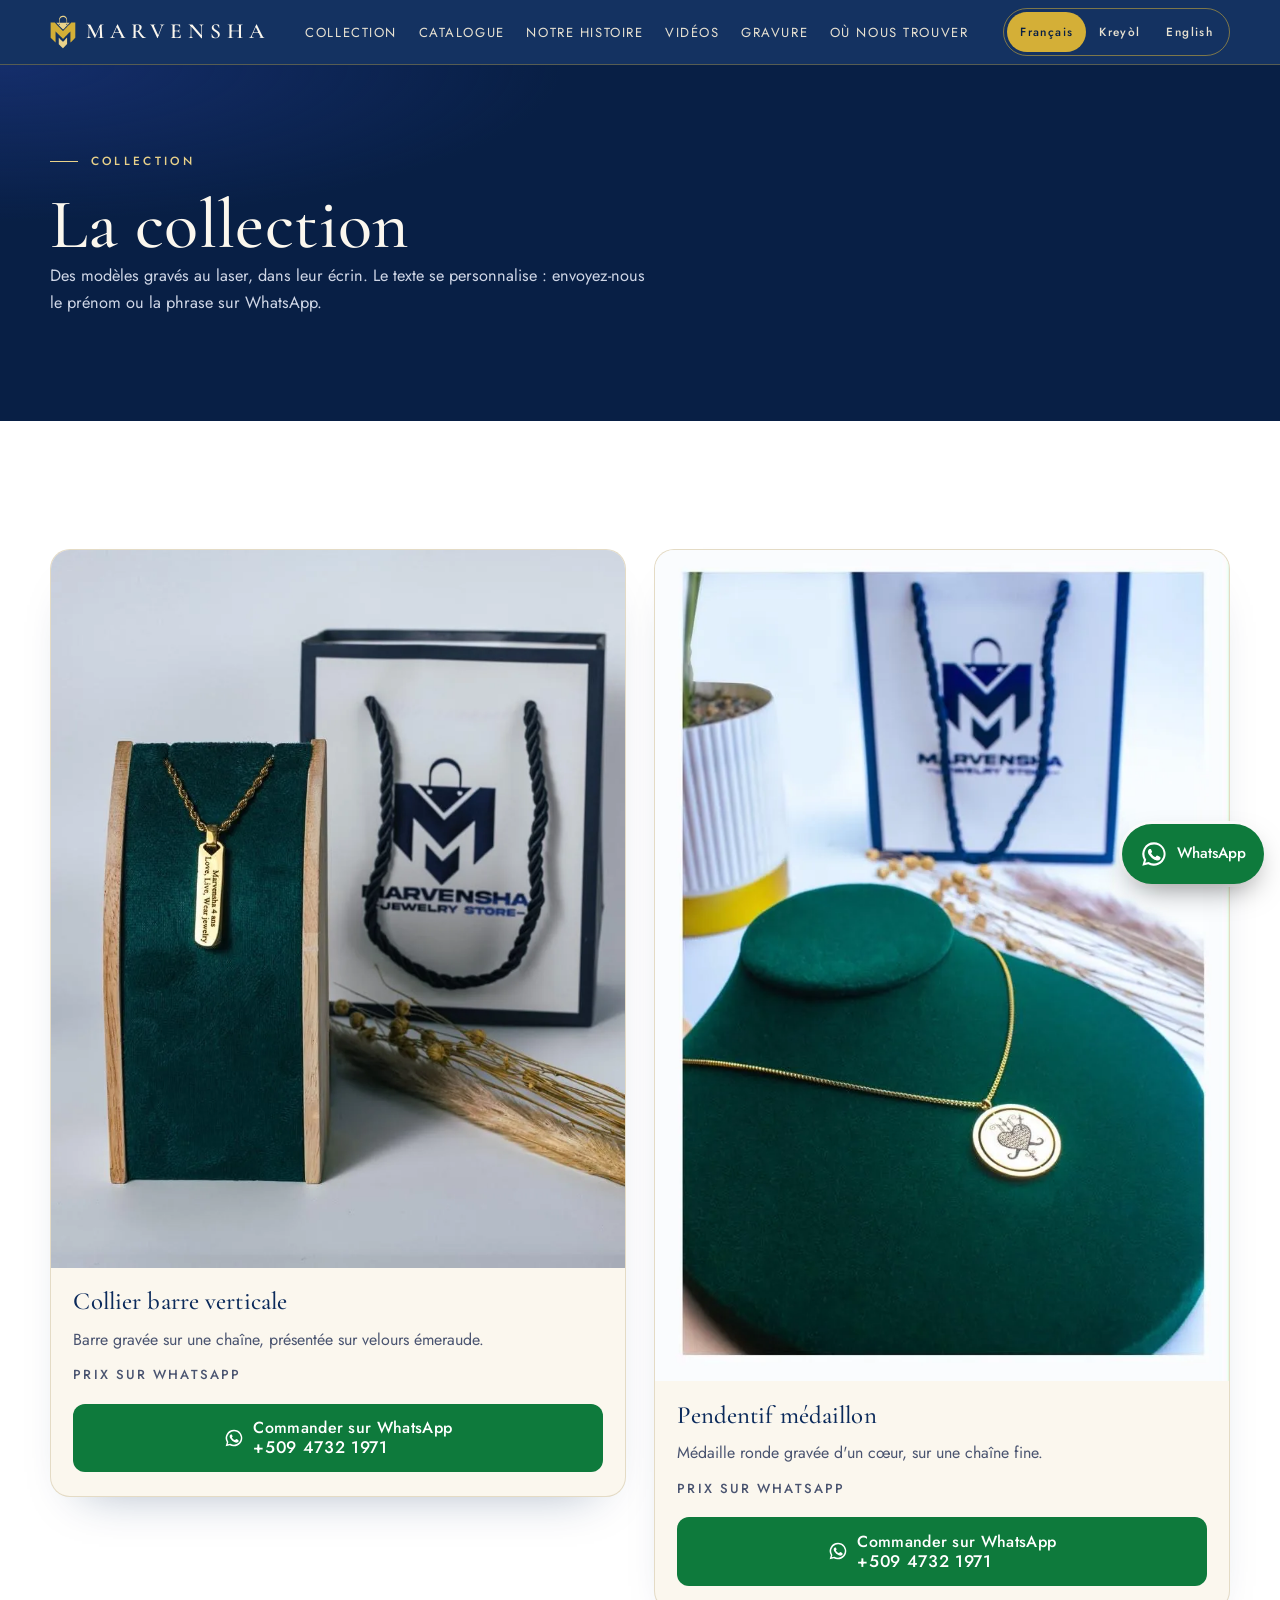
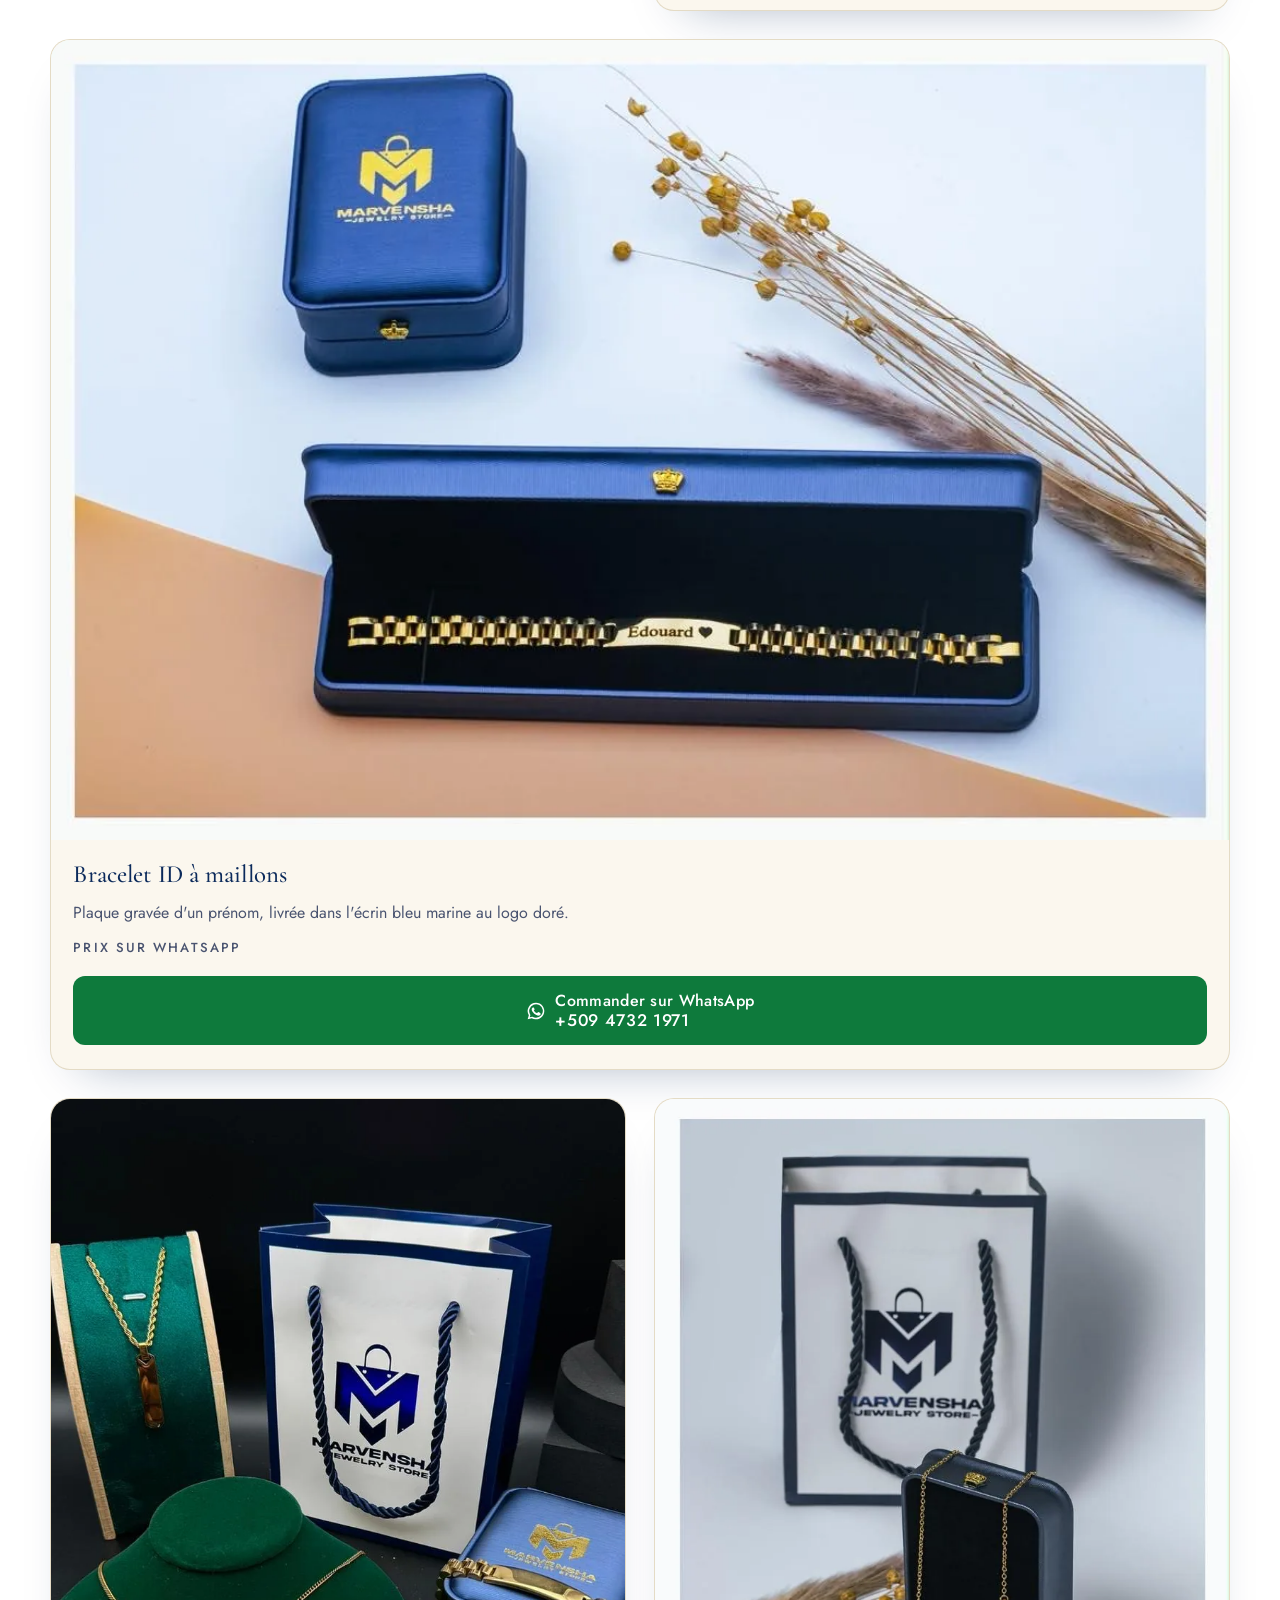
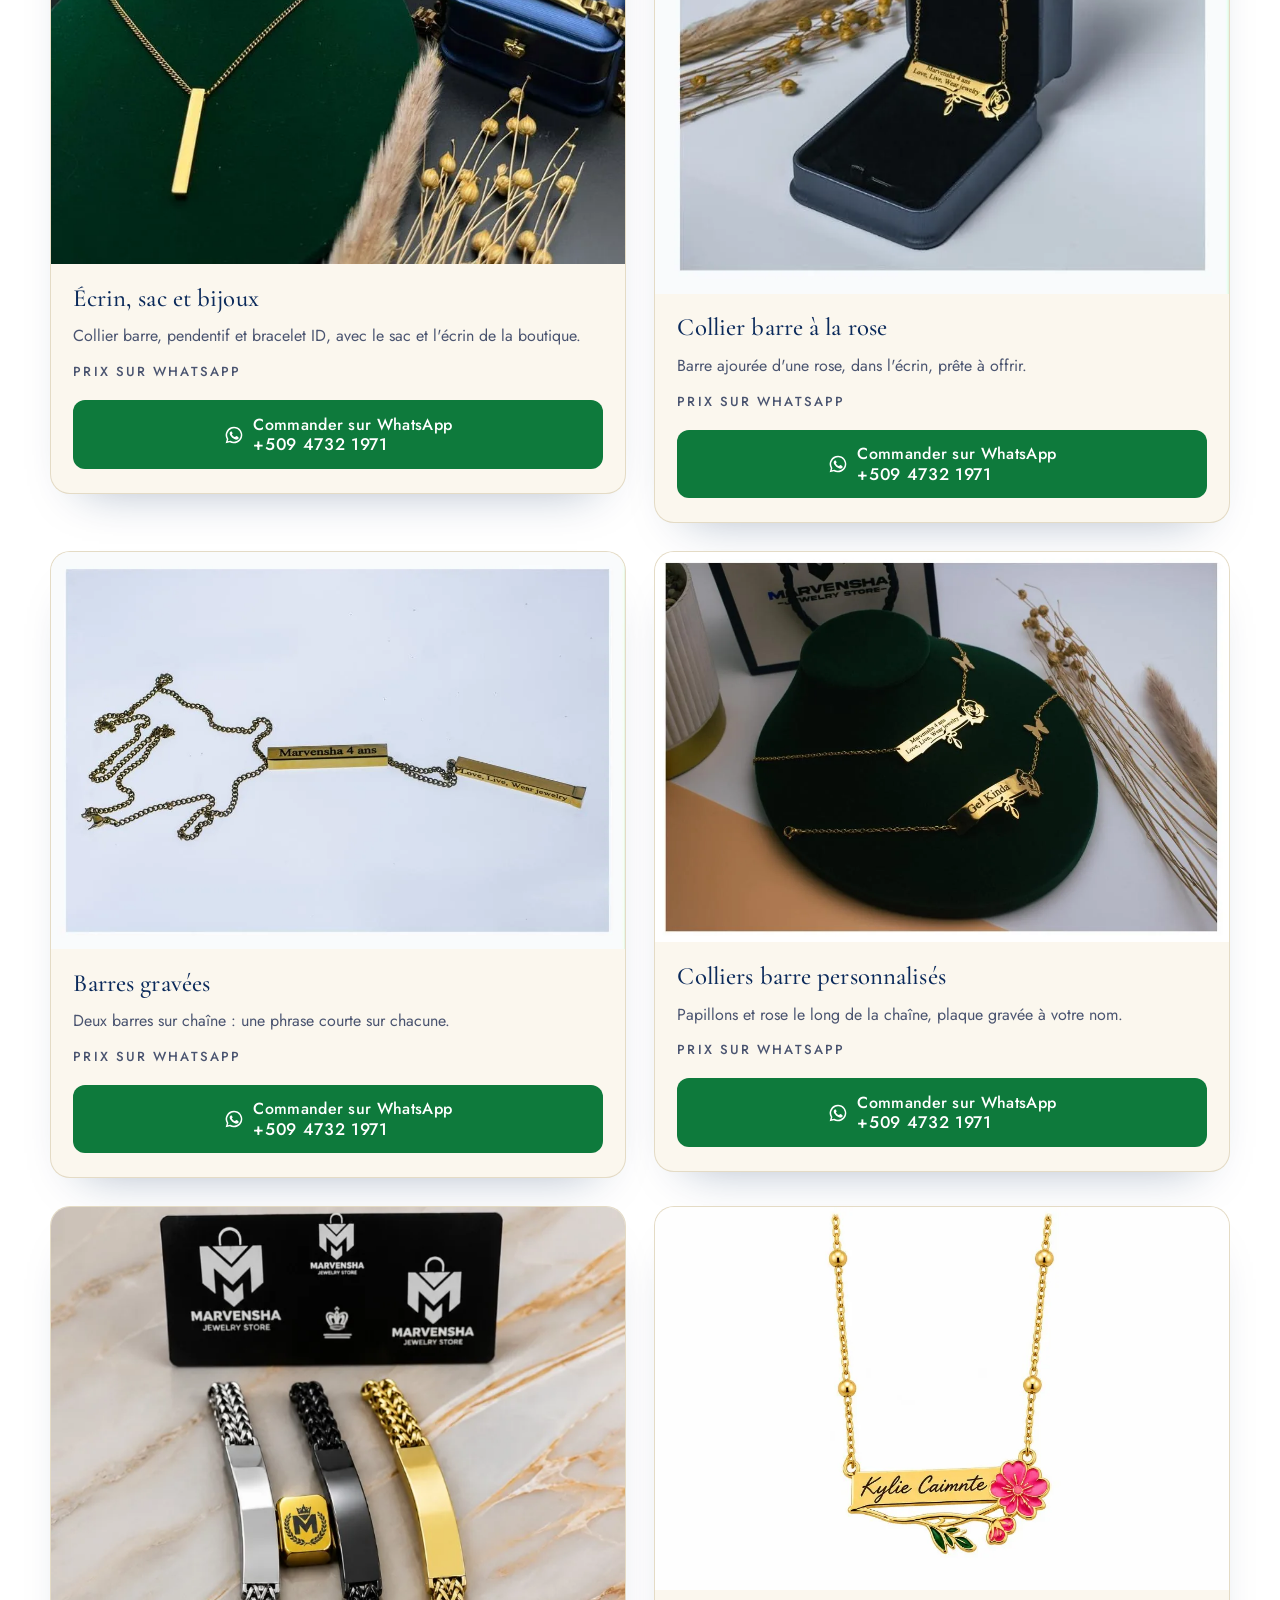
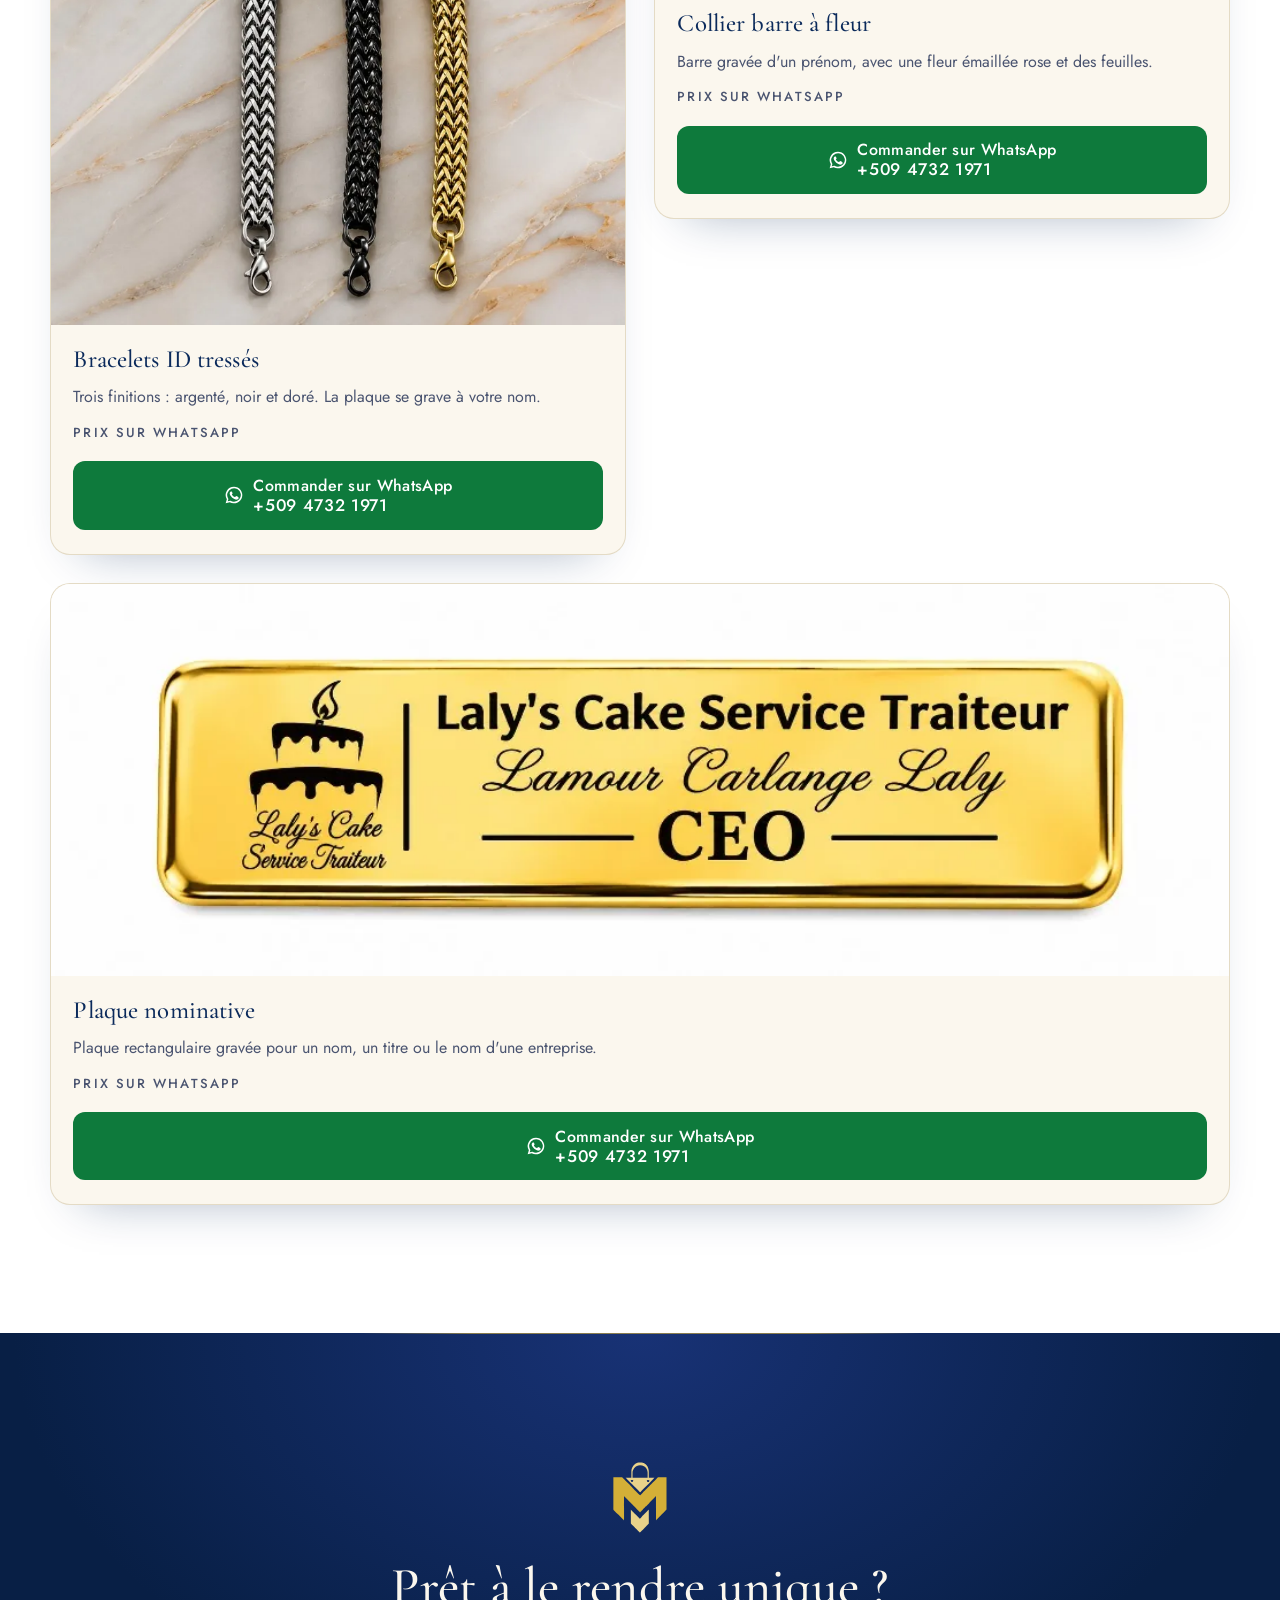
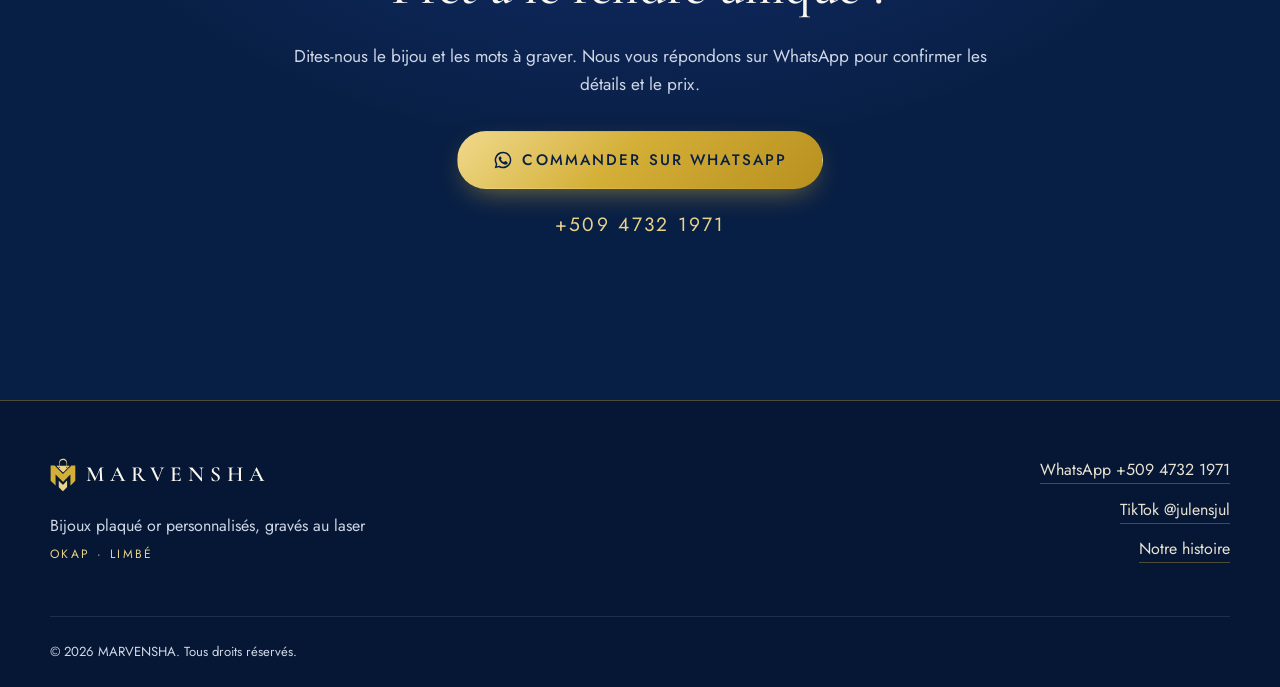
==== collection.html @ dfa764fe "Add collection and our story pages, and remove the draft banner. The photo collection now has its ow" ====
<!DOCTYPE html>
<html lang="fr">
<head>
  <meta charset="utf-8">
  <meta name="viewport" content="width=device-width, initial-scale=1, viewport-fit=cover">
  <title>MARVENSHA — La collection</title>
  <meta name="description" content="La collection MARVENSHA : colliers, bracelets et plaques gravés au laser. Okap et Limbé. Commandez sur WhatsApp.">
  <meta name="robots" content="noindex, nofollow">
  <meta name="theme-color" content="#0B2A5B">
  <meta property="og:type" content="website">
  <meta property="og:site_name" content="MARVENSHA">
  <meta property="og:title" content="MARVENSHA — La collection">
  <meta property="og:description" content="Colliers, bracelets et plaques gravés au laser. Commandez sur WhatsApp.">
  <meta property="og:image" content="media/og.jpg">
  <meta property="og:locale" content="fr_FR">
  <link rel="icon" href="favicon.ico" sizes="any">
  <link rel="icon" type="image/png" sizes="32x32" href="media/brand/favicon-32.png">
  <link rel="apple-touch-icon" sizes="180x180" href="media/brand/apple-touch-icon-180.png">
  <link rel="preconnect" href="https://fonts.googleapis.com">
  <link rel="preconnect" href="https://fonts.gstatic.com" crossorigin>
  <link href="https://fonts.googleapis.com/css2?family=Cormorant+Garamond:ital,wght@0,500;0,600;1,500&family=Jost:wght@300;400;500&display=swap" rel="stylesheet">
  <link rel="stylesheet" href="styles.css">
  <script src="script.js" defer></script>
</head>
<body data-title-key="col_page_title">

<svg width="0" height="0" style="position:absolute" aria-hidden="true" focusable="false">
  <symbol id="wa-icon" viewBox="0 0 24 24">
    <path fill="currentColor" d="M12 2a10 10 0 0 0-8.6 15.1L2 22l5-1.3A10 10 0 1 0 12 2zm0 18.2a8.2 8.2 0 0 1-4.2-1.2l-.3-.2-3 .8.8-2.9-.2-.3A8.2 8.2 0 1 1 12 20.2zm4.5-6.1c-.2-.1-1.5-.7-1.7-.8s-.4-.1-.6.1-.7.8-.8 1-.3.2-.5.1a6.7 6.7 0 0 1-3.3-2.9c-.3-.4.3-.4.7-1.3a.5.5 0 0 0 0-.4l-.8-1.8c-.2-.5-.4-.4-.6-.4h-.5a1 1 0 0 0-.7.3 3 3 0 0 0-.9 2.2 5.2 5.2 0 0 0 1.1 2.7 11.8 11.8 0 0 0 4.5 4c1.7.7 2.3.8 3.2.6a2.7 2.7 0 0 0 1.8-1.3 2.2 2.2 0 0 0 .2-1.3c-.1-.1-.3-.2-.5-.3z"/>
  </symbol>
</svg>

<a class="skip-link" href="#main" data-i18n="skip">Aller au contenu</a>

<header class="site-header">
  <div class="container header-inner">
    <a class="brand" href="index.html">
      <img class="brand-mark" src="media/brand/marvensha_mark_gold.svg" width="26" height="34" alt="">
      <span class="brand-word" data-brand>MARVENSHA</span>
    </a>
    <nav class="main-nav" aria-label="Menu">
      <ul class="nav-list">
        <li><a href="collection.html" data-i18n="nav_collection" aria-current="page">Collection</a></li>
        <li><a href="index.html#catalog" data-i18n="nav_catalog">Catalogue</a></li>
        <li><a href="our-story.html" data-i18n="nav_story">Notre histoire</a></li>
        <li><a href="index.html#videos" data-i18n="nav_videos">Vidéos</a></li>
        <li><a href="index.html#engraving" data-i18n="nav_engraving">Gravure</a></li>
        <li><a href="index.html#locations" data-i18n="nav_locations">Où nous trouver</a></li>
      </ul>
    </nav>
    <div class="lang-switch" role="group" aria-label="Langue · Lang · Language">
      <button type="button" data-lang="fr" lang="fr" aria-pressed="true"><span class="lang-long">Français</span><span class="lang-short" aria-hidden="true">FR</span></button>
      <button type="button" data-lang="ht" lang="ht" aria-pressed="false"><span class="lang-long">Kreyòl</span><span class="lang-short" aria-hidden="true">KR</span></button>
      <button type="button" data-lang="en" lang="en" aria-pressed="false"><span class="lang-long">English</span><span class="lang-short" aria-hidden="true">EN</span></button>
    </div>
  </div>
</header>

<main id="main">
  <section class="page-hero" aria-labelledby="collection-page-title">
    <div class="container">
      <p class="eyebrow" data-i18n="nav_collection">Collection</p>
      <h1 id="collection-page-title" data-i18n="col_page_h1">La collection</h1>
      <p class="section-sub" data-i18n="cat_sub">Des modèles gravés au laser, dans leur écrin. Le texte se personnalise : envoyez-nous le prénom ou la phrase sur WhatsApp.</p>
    </div>
  </section>

  <section class="section catalog" id="catalog" aria-labelledby="collection-page-title">
    <div class="container">
      <ul class="catalog-grid" id="catalog-grid"></ul>
    </div>
  </section>

  <section class="section cta" id="order" aria-labelledby="cta-title">
    <div class="container cta-inner">
      <img class="cta-mark" src="media/brand/marvensha_mark_gold.svg" width="56" height="73" alt="">
      <h2 id="cta-title" data-i18n="cta_title">Prêt à le rendre unique ?</h2>
      <p data-i18n="cta_p">Dites-nous le bijou et les mots à graver. Nous vous répondons sur WhatsApp pour confirmer les détails et le prix.</p>
      <a class="btn btn-gold btn-lg wa-link" id="final-cta" href="https://wa.me/50947321971" target="_blank" rel="noopener">
        <svg class="btn-icon" aria-hidden="true"><use href="#wa-icon"/></svg><span data-i18n="cta_order">Commander sur WhatsApp</span>
      </a>
      <p class="wa-number">+509 4732 1971</p>
    </div>
  </section>
</main>

<footer class="site-footer">
  <div class="container footer-inner">
    <div class="footer-brand">
      <a class="brand" href="index.html"><img class="brand-mark" src="media/brand/marvensha_mark_gold.svg" width="26" height="34" alt=""><span class="brand-word" data-brand>MARVENSHA</span></a>
      <p class="footer-tag" data-i18n="footer_tag">Bijoux plaqué or personnalisés, gravés au laser</p>
      <p class="footer-places">Okap · Limbé</p>
    </div>
    <ul class="footer-links">
      <li><a class="wa-link" href="https://wa.me/50947321971" target="_blank" rel="noopener">WhatsApp +509 4732 1971</a></li>
      <li><a class="tiktok-link" href="https://www.tiktok.com/@julensjul" target="_blank" rel="noopener">TikTok @julensjul</a></li>
      <li><a href="our-story.html" data-i18n="nav_story">Notre histoire</a></li>
    </ul>
  </div>
  <div class="container footer-bottom">
    <p>© <span id="year">2026</span> <span data-brand>MARVENSHA</span>. <span data-i18n="rights">Tous droits réservés.</span></p>
  </div>
</footer>

<a class="wa-float wa-link" id="wa-float" href="https://wa.me/50947321971" target="_blank" rel="noopener" data-i18n-aria="wa_float_aria" aria-label="Commander sur WhatsApp, +509 4732 1971">
  <svg aria-hidden="true"><use href="#wa-icon"/></svg><span class="wa-float-text">WhatsApp</span>
</a>

</body>
</html>
---- styles.css ----
/* MARVENSHA — landing page DRAFT. Mobile-first. */
:root{
  --navy-900:#081F45; --navy-800:#0B2A5B; --navy-700:#1F3A8A;
  --gold:#D4AF37; --gold-soft:#E9D28A; --gold-ink:#7A5A10; /* gold-ink = gold for text on cream (AA) */
  --cream:#FBF7EE; --cream-2:#F4ECDC; --white:#fff;
  --emerald:#0E4D3A; --emerald-2:#0A3A2C;
  --ink:#14213D; --ink-soft:#4A5470;
  --wa:#1FAF5A; --wa-dark:#0E7A3C;
  --serif:"Cormorant Garamond","Cormorant",Garamond,"Times New Roman",serif;
  --sans:"Jost","Helvetica Neue",Arial,sans-serif;
  --radius:14px; --ease:cubic-bezier(.2,.7,.2,1);
  --hair:linear-gradient(90deg,transparent,var(--gold) 20%,var(--gold) 80%,transparent);
}
*,*::before,*::after{box-sizing:border-box}
html{scroll-behavior:smooth;-webkit-text-size-adjust:100%}
@media (prefers-reduced-motion:reduce){html{scroll-behavior:auto}*{transition:none!important;animation:none!important}}
body{margin:0;font-family:var(--sans);font-weight:400;color:var(--ink);background:var(--cream);line-height:1.65;font-size:1rem;
  padding-bottom:calc(88px + env(safe-area-inset-bottom))} /* room for floating WA button on mobile */
@media (min-width:900px){body{padding-bottom:0}}
img,video{display:block;max-width:100%}
h1,h2,h3{font-family:var(--serif);font-weight:500;line-height:1.1;margin:0 0 .5em;letter-spacing:.005em}
h2{font-size:clamp(2rem,6vw,3.25rem)}
h2 em,h1 em{font-style:italic;color:var(--gold-ink)}
p{margin:0 0 1em}
a{color:inherit}
.container{width:min(1180px,100% - 2.5rem);margin-inline:auto}
:focus-visible{outline:3px solid var(--gold);outline-offset:3px;border-radius:6px}
.section :focus-visible,.collection :focus-visible,.catalog :focus-visible,.intro :focus-visible{outline-color:var(--navy-700)}
.engraving :focus-visible,.videos :focus-visible,.cta :focus-visible,.site-footer :focus-visible,.hero :focus-visible,.site-header :focus-visible{outline-color:var(--gold)}

.skip-link{position:absolute;left:1rem;top:-60px;z-index:100;background:var(--gold);color:var(--navy-900);padding:.6rem 1rem;border-radius:8px;font-weight:500;text-decoration:none}
.skip-link:focus{top:1rem}

/* Placeholder tags */
.ph-tag{display:inline-block;font:500 .68rem/1 var(--sans);letter-spacing:.14em;text-transform:uppercase;padding:.42em .7em;border:1px dashed currentColor;border-radius:999px;color:#8A4B00;background:#FFF4DE}
.draft-banner{background:var(--navy-900);color:#E8E2D2;text-align:center;font-size:.78rem;letter-spacing:.04em;padding:.45rem 1rem}
.draft-banner .ph-tag{font-size:.6rem;margin-left:.3rem}

/* Header */
.site-header{position:sticky;top:0;z-index:50;background:rgba(11,42,91,.96);backdrop-filter:blur(10px);color:var(--cream);border-bottom:1px solid rgba(212,175,55,.35)}
.header-inner{display:flex;align-items:center;justify-content:space-between;gap:1rem;min-height:64px}
.brand{display:inline-flex;align-items:center;gap:.6rem;text-decoration:none;color:var(--gold)}
.brand-mark{width:34px;height:34px;color:var(--gold)}
.brand-word{font-family:var(--serif);font-size:1.35rem;letter-spacing:.28em;font-weight:600;color:var(--cream)}
.main-nav{display:none}
.nav-list{display:flex;gap:2rem;list-style:none;margin:0;padding:0}
.nav-list a{text-decoration:none;font-size:.82rem;letter-spacing:.16em;text-transform:uppercase;color:#E8E2D2;position:relative;padding:.3rem 0}
.nav-list a::after{content:"";position:absolute;left:0;right:0;bottom:0;height:1px;background:var(--gold);transform:scaleX(0);transition:transform .35s var(--ease)}
.nav-list a:hover::after,.nav-list a:focus-visible::after{transform:scaleX(1)}
@media (min-width:980px){.main-nav{display:block}}
.lang-switch{display:inline-flex;border:1px solid rgba(212,175,55,.55);border-radius:999px;padding:3px}
.lang-switch button{appearance:none;border:0;background:transparent;color:#E8E2D2;font:500 .74rem/1 var(--sans);letter-spacing:.12em;padding:.55rem .7rem;border-radius:999px;cursor:pointer;min-width:40px;min-height:34px}
.lang-switch button[aria-pressed="true"]{background:var(--gold);color:var(--navy-900)}
.lang-switch button:hover:not([aria-pressed="true"]){color:var(--gold)}

/* Buttons */
.btn{display:inline-flex;align-items:center;justify-content:center;gap:.6rem;text-decoration:none;font:500 .85rem/1.2 var(--sans);letter-spacing:.14em;text-transform:uppercase;padding:1rem 1.6rem;border-radius:999px;border:1px solid transparent;transition:transform .3s var(--ease),box-shadow .3s var(--ease),background .3s;min-height:48px;cursor:pointer}
.btn-icon{width:20px;height:20px;flex:none}
.btn-gold{background:linear-gradient(135deg,#F0D98C,var(--gold) 45%,#B8901F);color:var(--navy-900);box-shadow:0 10px 30px -12px rgba(212,175,55,.7)}
.btn-gold:hover{transform:translateY(-2px);box-shadow:0 16px 36px -14px rgba(212,175,55,.9)}
.btn-ghost{border-color:rgba(233,210,138,.7);color:var(--cream)}
.btn-ghost:hover{background:rgba(233,210,138,.12)}
.btn-lg{padding:1.15rem 2.2rem;font-size:.95rem}
.btn-wa{background:var(--wa-dark);color:#fff;width:100%;text-transform:none;letter-spacing:.02em;font-size:1rem;padding:.85rem 1.2rem;border-radius:12px}
.btn-wa:hover{background:#0B6A33;transform:translateY(-1px)}
.btn-wa .wa-num{display:block;font-weight:500;font-size:1.05rem;letter-spacing:.04em}

/* Eyebrows / heads */
.eyebrow{font:500 .74rem/1.4 var(--sans);letter-spacing:.28em;text-transform:uppercase;color:var(--gold-soft);margin-bottom:1rem;display:flex;align-items:center;gap:.8rem}
.eyebrow::before{content:"";width:28px;height:1px;background:currentColor}
.eyebrow-dark{color:var(--gold-ink)}
.section{padding:clamp(4.5rem,10vw,8rem) 0;position:relative}
.section-head{max-width:640px;margin-bottom:3rem}
.section-sub{color:var(--ink-soft);font-size:1.02rem}
.section-more{margin:1.25rem 0 0}
.section-more a{color:var(--navy-800);font-size:.82rem;letter-spacing:.14em;text-transform:uppercase;text-decoration:none;border-bottom:1px solid var(--gold)}
.section-more a:hover{color:var(--gold-ink)}
.page-hero{background:radial-gradient(80% 80% at 0% 0%,rgba(31,58,138,.55),transparent 55%),var(--navy-900);color:var(--cream);padding:clamp(3.2rem,8vw,5.5rem) 0}
.page-hero h1{font-size:clamp(2.6rem,7vw,4.4rem);color:var(--cream);margin:0}
.page-hero h1 em{color:var(--gold-soft)}
.page-hero .section-sub{color:#CFD6E6;max-width:38rem}
.story{background:var(--cream)}
.story-grid{display:grid;gap:2rem;align-items:center}
.story-photo{margin:0}
.story-photo img{width:100%;height:auto;aspect-ratio:4/5;object-fit:cover;object-position:center 12%;border-radius:20px;box-shadow:0 30px 60px -35px rgba(11,42,91,.55)}
.story-kicker{margin:0 0 .2rem;font-family:var(--serif);font-size:2rem;color:var(--navy-800)}
.story-role{margin:0 0 1.2rem;font-size:.78rem;letter-spacing:.18em;text-transform:uppercase;color:var(--gold-ink);font-weight:500}
.story-copy p{color:var(--ink-soft);font-size:1.08rem}
@media (min-width:900px){.story-grid{grid-template-columns:.8fr 1.2fr;gap:4.5rem;align-items:center}}
.section-head-light h2{color:var(--cream)} .section-head-light .section-sub{color:#CFD6E6}
.section + .section::before{content:"";position:absolute;top:0;left:50%;transform:translateX(-50%);width:min(560px,70%);height:1px;background:var(--hair);opacity:.6}

/* Media placeholders */
.media-placeholder{display:flex;flex-direction:column;align-items:center;justify-content:center;gap:.8rem;text-align:center;color:var(--ink-soft);
  background:repeating-linear-gradient(135deg,rgba(212,175,55,.07) 0 12px,transparent 12px 24px),linear-gradient(160deg,var(--cream-2),#EADFC7);border:1px dashed rgba(122,90,16,.45)}
.ph-label{font-family:var(--serif);font-size:1.25rem;color:var(--ink)}

/* Hero */
.hero{position:relative;min-height:min(92svh,860px);display:flex;align-items:flex-end;color:var(--cream);overflow:hidden;background:var(--navy-900)}
.hero-media,.hero-img,.hero-placeholder,.hero-shade{position:absolute;inset:0;width:100%;height:100%}
.hero-placeholder{background:linear-gradient(160deg,var(--navy-700),var(--navy-900));border:0;color:#CFD6E6}
.hero-placeholder .ph-label{color:#E8E2D2}

.hero-shade{background:linear-gradient(180deg,rgba(8,31,69,.45) 0%,rgba(8,31,69,.25) 30%,rgba(8,31,69,.85) 68%,var(--navy-900) 100%),radial-gradient(120% 80% at 80% 10%,transparent,rgba(8,31,69,.5))}
.hero-content{position:relative;padding:8rem 0 3.5rem}
.hero h1{font-size:clamp(3rem,13vw,6.5rem);font-weight:500;margin-bottom:1.2rem;text-shadow:0 2px 30px rgba(0,0,0,.35)}
.hero h1 em{color:var(--gold-soft)}
.hero-lede{max-width:34rem;font-size:1.08rem;font-weight:300;color:#EDE8DB}
.hero-actions{display:flex;flex-wrap:wrap;gap:.8rem;margin-top:2rem}
.hero-places{margin-top:2rem;font-size:.78rem;letter-spacing:.3em;text-transform:uppercase;color:var(--gold-soft)}
@media (min-width:900px){
  .hero{align-items:center}
  .hero-content{padding:7rem 0 6rem}
  .hero-shade{background:linear-gradient(90deg,var(--navy-900) 0%,rgba(8,31,69,.88) 38%,rgba(8,31,69,.25) 70%,rgba(8,31,69,.1) 100%)}
  
}

/* Intro */
.intro{background:var(--cream)}
.intro-grid{display:grid;gap:2rem}
.intro-copy{font-size:1.08rem;color:var(--ink-soft)}
.engrave-sample{font-family:var(--serif);font-style:italic;color:var(--ink);font-size:1.15em}
.features{list-style:none;padding:0;margin:2rem 0 0;display:grid;gap:.8rem}
.features li{display:flex;align-items:center;gap:.8rem;color:var(--ink);font-weight:500;letter-spacing:.06em;padding:.9rem 1.1rem;border:1px solid rgba(122,90,16,.25);border-radius:var(--radius);background:linear-gradient(180deg,#fff,var(--cream))}
.feat-icon{color:var(--gold-ink)}
@media (min-width:900px){.intro-grid{grid-template-columns:1fr 1.1fr;gap:5rem;align-items:start}.features{grid-template-columns:repeat(3,1fr)}}

/* Product videos */
.videos{background:radial-gradient(90% 60% at 20% 0%,rgba(31,58,138,.55),transparent 60%),linear-gradient(180deg,var(--navy-800),var(--navy-900));color:var(--cream)}
.video-grid{list-style:none;margin:0;padding:0;display:grid;gap:1.5rem;align-items:start}
@media (min-width:640px){.video-grid{grid-template-columns:repeat(2,1fr)}}
@media (min-width:1000px){.video-grid{grid-template-columns:repeat(3,1fr);gap:2rem}}
.video-card{background:linear-gradient(180deg,rgba(255,255,255,.06),rgba(255,255,255,.02));border:1px solid rgba(212,175,55,.3);border-radius:20px;padding:.75rem;transition:border-color .3s,transform .4s var(--ease)}
.video-card:hover{border-color:rgba(212,175,55,.7);transform:translateY(-3px)}
.video-frame{position:relative;aspect-ratio:9/16;border-radius:14px;overflow:hidden;background:var(--navy-900)}
.video-frame video{width:100%;height:100%;object-fit:cover;cursor:pointer}
.video-card.is-empty .video-frame{border-radius:14px}
.video-play{position:absolute;left:50%;top:50%;transform:translate(-50%,-50%);width:76px;height:76px;border-radius:50%;border:1px solid rgba(233,210,138,.85);background:rgba(8,31,69,.55);backdrop-filter:blur(6px);color:var(--gold-soft);display:grid;place-items:center;cursor:pointer;transition:transform .3s var(--ease),background .3s,opacity .3s}
.video-play svg{width:30px;height:30px;margin-left:4px}
.video-play:hover{transform:translate(-50%,-50%) scale(1.06);background:rgba(8,31,69,.75)}
.video-card.is-playing .video-play{opacity:0}
.video-card.is-playing .video-play:focus-visible{opacity:1}
.video-meta{display:flex;flex-direction:column;align-items:flex-start;gap:.5rem;padding:1rem .4rem .4rem}
.video-meta h3{font-size:1.35rem;margin:0;color:var(--cream)}
.video-wa{margin:.6rem .2rem .3rem;padding:1rem;border-radius:14px;background:var(--cream);color:var(--ink);border:1px solid var(--gold);animation:waIn .45s var(--ease)}
.video-wa-lead{font-family:var(--serif);font-size:1.2rem;margin:0 0 .6rem;color:var(--navy-800)}
@keyframes waIn{from{opacity:0;transform:translateY(8px)}to{opacity:1;transform:none}}

/* Products (catalog mount) */
.collection{background:linear-gradient(180deg,var(--cream),#F6EFE0)}
.product-grid{list-style:none;margin:0;padding:0;display:grid;gap:1.5rem}
@media (min-width:640px){.product-grid{grid-template-columns:repeat(2,1fr)}}
@media (min-width:1000px){.product-grid{grid-template-columns:repeat(3,1fr);gap:2rem}}
.product-card{background:#fff;border-radius:20px;overflow:hidden;border:1px solid rgba(122,90,16,.18);box-shadow:0 20px 40px -30px rgba(11,42,91,.35);transition:transform .4s var(--ease),box-shadow .4s}
.product-card:hover{transform:translateY(-4px);box-shadow:0 30px 50px -30px rgba(11,42,91,.5)}
.card-media{aspect-ratio:4/5;border:0;border-bottom:1px solid rgba(122,90,16,.2)}
.card-body{padding:1.4rem 1.5rem 1.6rem}
.card-body h3{font-size:1.5rem;color:var(--navy-800)}
.card-body p{color:var(--ink-soft);margin-bottom:.8rem}
.price{font-size:.8rem;letter-spacing:.14em;text-transform:uppercase;color:var(--gold-ink)!important;font-weight:500;padding-top:.8rem;border-top:1px solid rgba(122,90,16,.2);margin:0!important}

/* Engraving */
.engraving{background:radial-gradient(80% 60% at 90% 10%,rgba(14,77,58,.55),transparent 60%),linear-gradient(170deg,var(--emerald-2),#072B21);color:var(--cream)}
.steps{list-style:none;margin:0;padding:0;display:grid;gap:1.25rem;counter-reset:s}
.step{padding:1.8rem;border:1px solid rgba(212,175,55,.35);border-radius:var(--radius);background:rgba(255,255,255,.04)}
.step-num{font-family:var(--serif);font-size:2.6rem;color:var(--gold);line-height:1;display:block;margin-bottom:1rem}
.step h3{font-size:1.5rem;color:var(--cream)}
.step p{color:#D6E3DC;margin:0}
@media (min-width:900px){.steps{grid-template-columns:repeat(3,1fr);gap:2rem}}
.engrave-plate{margin:3.5rem auto 0;max-width:520px;padding:1.4rem 2rem;border-radius:10px;text-align:center;background:linear-gradient(135deg,#F4E2A1,#D4AF37 35%,#B48A1E 60%,#E9D28A);box-shadow:inset 0 1px 0 rgba(255,255,255,.6),0 20px 40px -20px rgba(0,0,0,.6)}
.plate-text{font-family:var(--serif);font-style:italic;font-size:clamp(1.3rem,4.5vw,2rem);color:#3B2A05;letter-spacing:.04em;text-shadow:0 1px 0 rgba(255,255,255,.4)}

/* Gifting */
.gifting{background:var(--white)}
.gifting-grid{display:grid;gap:2.5rem;align-items:center}
.gift-media{position:relative;margin:0;aspect-ratio:4/5;border-radius:20px;overflow:hidden;box-shadow:0 30px 60px -35px rgba(11,42,91,.6)}
.gift-media img{position:absolute;inset:0;width:100%;height:100%;object-fit:cover;z-index:1}
.gift-media::after{content:"";position:absolute;inset:12px;border:1px solid rgba(233,210,138,.7);border-radius:12px;z-index:2;pointer-events:none}
.gift-placeholder{position:absolute;inset:0}
.gift-media.is-missing img{display:none}
.gifting-copy p{color:var(--ink-soft);font-size:1.06rem}
.pack-list{list-style:none;padding:0;margin:1.8rem 0 0;display:grid;gap:.9rem}
.pack-list li{display:flex;align-items:center;gap:.9rem;font-weight:500}
.swatch{width:26px;height:26px;border-radius:50%;flex:none;box-shadow:0 0 0 1px rgba(122,90,16,.5),0 0 0 4px #fff,0 0 0 5px rgba(122,90,16,.25)}
.swatch-navy{background:var(--navy-800)} .swatch-white{background:#fff} .swatch-emerald{background:var(--emerald)}
@media (min-width:900px){.gifting-grid{grid-template-columns:1fr 1fr;gap:5rem}}

/* Locations */
.locations{background:var(--cream)}
.loc-grid{list-style:none;margin:0;padding:0;display:grid;gap:1rem}
.loc-card{display:flex;align-items:center;gap:1rem;padding:1.5rem 1.6rem;border-radius:var(--radius);background:#fff;border:1px solid rgba(122,90,16,.25);position:relative;overflow:hidden}
.loc-card::before{content:"";position:absolute;left:0;top:0;bottom:0;width:3px;background:linear-gradient(var(--gold),#B8901F)}
.loc-card h3{margin:0;font-size:1.7rem;color:var(--navy-800)}
.loc-pin{color:var(--gold-ink);font-size:.9rem}
.loc-note{margin-top:1.5rem;color:var(--ink-soft);display:flex;flex-wrap:wrap;gap:.6rem;align-items:center}
@media (min-width:760px){.loc-grid{grid-template-columns:repeat(3,1fr)}}

/* Social */
.social{background:linear-gradient(180deg,#F6EFE0,var(--cream))}
.social-grid{display:grid;gap:1rem}
@media (min-width:640px){.social-grid{grid-template-columns:1fr 1fr}}
.social-card{display:flex;align-items:center;gap:1rem;flex-wrap:wrap;padding:1.6rem 1.8rem;border-radius:var(--radius);text-decoration:none;background:var(--navy-800);color:var(--cream);border:1px solid rgba(212,175,55,.4);transition:transform .3s var(--ease),background .3s}
.social-card:hover{transform:translateY(-3px);background:var(--navy-700)}
.social-card.is-placeholder{background:#fff;color:var(--ink);border:1px dashed rgba(122,90,16,.55);cursor:default}
.social-card.is-placeholder:hover{transform:none;background:#fff}
.social-icon{width:30px;height:30px;color:var(--gold)}
.social-card.is-placeholder .social-icon{color:var(--gold-ink)}
.social-name{font-family:var(--serif);font-size:1.6rem}
.social-handle{margin-left:auto;color:var(--gold-soft);letter-spacing:.06em}
.social-card .ph-tag{margin-left:auto}

/* CTA */
.cta{background:radial-gradient(70% 90% at 50% 0%,rgba(31,58,138,.7),transparent 70%),var(--navy-900);color:var(--cream);text-align:center}
.cta-inner{max-width:720px}
.cta-mark{width:64px;height:64px;color:var(--gold);margin:0 auto 1.5rem}
.cta h2{color:var(--cream)}
.cta p{color:#CFD6E6;font-size:1.08rem;margin-bottom:2rem}
.wa-number{margin-top:1.2rem!important;font-size:1.2rem!important;letter-spacing:.12em;color:var(--gold-soft)!important}

/* Footer */
.site-footer{background:#061735;color:#CFD6E6;padding:3.5rem 0 1.5rem;border-top:1px solid rgba(212,175,55,.35)}
.footer-inner{display:grid;gap:2rem}
.footer-tag{margin:.8rem 0 .3rem}
.footer-places{letter-spacing:.2em;text-transform:uppercase;font-size:.75rem;color:var(--gold-soft)}
.footer-links{list-style:none;margin:0;padding:0;display:grid;gap:.8rem}
.footer-links a{text-decoration:none;color:#E8E2D2;border-bottom:1px solid rgba(212,175,55,.35);padding-bottom:2px}
.footer-links a:hover{color:var(--gold-soft);border-color:var(--gold)}
.footer-bottom{margin-top:2.5rem;padding-top:1.5rem;border-top:1px solid rgba(255,255,255,.1);font-size:.82rem;display:flex;flex-wrap:wrap;justify-content:space-between;gap:.5rem}
.footer-bottom p{margin:0}
.muted{color:#A9B3C9}
@media (min-width:760px){.footer-inner{grid-template-columns:1.2fr 1fr;align-items:start}.footer-links{justify-items:end}}

/* Floating WhatsApp */
.wa-float{position:fixed;z-index:60;right:calc(16px + env(safe-area-inset-right));bottom:calc(16px + env(safe-area-inset-bottom));display:inline-flex;align-items:center;gap:.55rem;height:60px;min-width:60px;padding:0 18px;border-radius:999px;background:var(--wa-dark);color:#fff;text-decoration:none;font:500 .95rem/1 var(--sans);box-shadow:0 12px 30px -10px rgba(0,0,0,.5),0 0 0 3px rgba(255,255,255,.9);transition:transform .3s var(--ease)}
.wa-float svg{width:28px;height:28px}
.wa-float:hover{transform:translateY(-2px) scale(1.03)}
.wa-float-text{display:none}
@media (max-width:899px){.wa-float{padding:0;justify-content:center;width:60px}}
@media (min-width:900px){.wa-float-text{display:inline}}

/* Framing around the CoS WhatsApp catalog widget (#products) — page-side only, widget files untouched */
#products{position:relative;background:linear-gradient(180deg,var(--cream),#F6EFE0)}
#products::before,#products::after{content:"";position:absolute;left:50%;transform:translateX(-50%);width:min(560px,70%);height:1px;background:var(--hair);opacity:.6}
#products::before{top:0} #products::after{bottom:0}
#products .mvp-grid{max-width:1180px}
@media (min-width:1000px){#products .mvp-grid{grid-template-columns:repeat(3,1fr);gap:2rem}}

/* Small phones: keep header on one line */
html,body{overflow-x:clip}
@media (max-width:420px){
  .brand-mark{width:28px;height:28px}
  .brand-word{font-size:1.08rem;letter-spacing:.18em}
  .lang-switch button{min-width:34px;padding:.5rem .45rem;font-size:.7rem}
}
/* Mobile: product videos as a swipeable scroll-snap carousel (desktop keeps the grid) */
@media (max-width:639px){
  .video-grid{grid-auto-flow:column;grid-auto-columns:78%;overflow-x:auto;scroll-snap-type:x mandatory;gap:1rem;
    margin-inline:-1.25rem;padding:0 1.25rem 1rem;scrollbar-width:thin;scrollbar-color:var(--gold) transparent;-webkit-overflow-scrolling:touch}
  .video-card{scroll-snap-align:center}
  .video-card:hover{transform:none}
}
/* AA contrast for the widget's gold text on cream (page-side override; widget files untouched) */
#products .mvp-eyebrow,#products .mvp-price-ask{color:var(--gold-ink)}


/* ===== v3 additions ===== */
.sr{position:absolute;width:1px;height:1px;overflow:hidden;clip:rect(0 0 0 0);white-space:nowrap}
/* Header language toggle: native labels; short codes only on very small screens */
.lang-switch button{min-height:40px;padding:.55rem .8rem}
.lang-short{display:none}
@media (max-width:560px){.lang-long{display:none}.lang-short{display:inline}}
/* Hero: single piece on the right (desktop), full-bleed with strong scrim (mobile) */
.hero-img{object-fit:cover;object-position:center 60%;display:block}
.hero-media picture{display:contents}
.hero-shade{background:linear-gradient(180deg,rgba(8,31,69,.55) 0%,rgba(8,31,69,.35) 28%,rgba(8,31,69,.88) 62%,var(--navy-900) 100%)}
@media (min-width:900px){
  .hero-img{left:auto;right:0;width:48%;object-position:center 58%}
  .hero-shade{background:linear-gradient(90deg,var(--navy-900) 0%,var(--navy-900) 44%,rgba(8,31,69,.55) 58%,rgba(8,31,69,.05) 80%)}
}
.hero-actions{align-items:center;gap:1.5rem}
.link-quiet{color:var(--cream);text-decoration:none;font-size:.85rem;letter-spacing:.14em;text-transform:uppercase;border-bottom:1px solid rgba(233,210,138,.6);padding:.6rem 0}
.link-quiet:hover{color:var(--gold-soft)}
.hero-phone{margin-top:1.5rem;font-size:.95rem;color:#E8E2D2}
.hero-phone a{color:var(--gold-soft);text-decoration:none;border-bottom:1px solid rgba(233,210,138,.5)}
.hero-toggle{position:absolute;z-index:3;right:1rem;bottom:1rem;display:inline-flex;align-items:center;gap:.5rem;min-height:44px;padding:0 1rem;border-radius:999px;border:1px solid rgba(233,210,138,.8);background:rgba(8,31,69,.7);color:var(--cream);font:500 .8rem/1 var(--sans);letter-spacing:.1em;text-transform:uppercase;cursor:pointer}
.hero-toggle svg{width:16px;height:16px}
.hero-toggle .i-play,.hero-toggle.is-paused .i-pause{display:none}
.hero-toggle.is-paused .i-play{display:inline}
/* Proof strip */
.proof{background:var(--navy-900);border-top:1px solid rgba(212,175,55,.35);border-bottom:1px solid rgba(212,175,55,.35)}
.proof-list{list-style:none;margin:0 auto;padding:1.5rem 0;display:grid;gap:1rem}
.proof-list li{display:flex;flex-direction:column;gap:.2rem;padding-left:1rem;border-left:1px solid var(--gold)}
.proof-k{font-family:var(--serif);font-size:1.35rem;color:var(--gold-soft)}
.proof-v{font-size:.9rem;color:#CFD6E6}
@media (min-width:760px){.proof-list{grid-template-columns:repeat(3,1fr);padding:2rem 0}}
/* Showcase cards */
.showcase-grid{list-style:none;margin:0;padding:0;display:grid;gap:2rem}
@media (min-width:700px){.showcase-grid{grid-template-columns:repeat(2,1fr)}}
@media (min-width:1050px){.showcase-grid{grid-template-columns:repeat(3,1fr)}}
.sc-card{display:flex;flex-direction:column;background:#fff;border-radius:20px;overflow:hidden;border:1px solid rgba(122,90,16,.2);box-shadow:0 24px 48px -32px rgba(11,42,91,.45);transition:box-shadow .3s var(--ease),transform .3s var(--ease)}
.sc-card:hover{transform:translateY(-3px);box-shadow:0 30px 56px -30px rgba(11,42,91,.55)}
.sc-gallery{position:relative;background:var(--navy-900)}
.sc-track{display:flex;overflow-x:auto;scroll-snap-type:x mandatory;scrollbar-width:none;aspect-ratio:4/5}
.sc-track::-webkit-scrollbar{display:none}
.sc-slide{flex:0 0 100%;margin:0;scroll-snap-align:start;position:relative}
.sc-img{width:100%;height:100%;object-fit:cover;display:block}
.sc-dots{position:absolute;left:0;right:0;bottom:.75rem;display:flex;justify-content:center;gap:.5rem}
.sc-dot{appearance:none;border:1px solid rgba(233,210,138,.85);background:rgba(8,31,69,.72);color:var(--cream);font:500 .72rem/1 var(--sans);letter-spacing:.1em;text-transform:uppercase;padding:0 .9rem;min-height:36px;border-radius:999px;cursor:pointer}
.sc-dot[aria-pressed="true"]{background:var(--gold);color:var(--navy-900);border-color:var(--gold)}
.sc-body{display:flex;flex-direction:column;gap:.75rem;padding:1.5rem;flex:1}
.sc-title{display:flex;flex-wrap:wrap;align-items:center;gap:.5rem .75rem}
.sc-title h3{margin:0;font-size:1.6rem;color:var(--navy-800)}
.sc-desc{margin:0;color:var(--ink-soft)}
.sc-specs{list-style:none;margin:0;padding:.75rem 0;border-top:1px solid rgba(122,90,16,.2);border-bottom:1px solid rgba(122,90,16,.2);display:grid;gap:.4rem;font-size:.92rem;color:var(--ink)}
.sc-specs li{display:flex;align-items:center;gap:.6rem}
.spec-dot{width:6px;height:6px;border-radius:50%;background:var(--gold-ink);flex:none}
.spec-tbd{color:var(--ink-soft)}
.sc-price{margin:0;font-size:.82rem;letter-spacing:.16em;text-transform:uppercase;color:var(--gold-ink);font-weight:500}
.sc-body .btn-wa{margin-top:auto}
/* Catalog — photos keep their own frame so an engraving is not cropped away. */
.catalog{background:#fff}
.catalog-grid{list-style:none;margin:0;padding:0;display:grid;gap:1.5rem;align-items:start}
@media (min-width:760px){.catalog-grid{grid-template-columns:1fr 1fr;gap:1.75rem}}
.cat-card{display:flex;flex-direction:column;background:var(--cream);border-radius:20px;overflow:hidden;border:1px solid rgba(122,90,16,.18);box-shadow:0 24px 48px -32px rgba(11,42,91,.4)}
@media (min-width:760px){.cat-card.is-wide{grid-column:1 / -1}}
.cat-media{margin:0;background:#EFE8DA}
.cat-media picture{display:block}
.cat-media img{width:100%;height:auto;display:block}
.cat-body{display:flex;flex-direction:column;gap:.7rem;padding:1.3rem 1.4rem 1.5rem}
.cat-body h3{margin:0;font-size:1.55rem;color:var(--navy-800)}
.cat-body p{margin:0;color:var(--ink-soft)}
.cat-body .btn-wa{margin-top:.4rem}
@media (min-width:980px){.nav-list{gap:.85rem}.nav-list a{letter-spacing:.08em;font-size:.74rem}}
@media (min-width:1180px){.nav-list{gap:1.35rem}.nav-list a{letter-spacing:.12em;font-size:.82rem}}
/* Video play/pause icon swap */
.video-play .i-pause{display:none}
.video-card.is-playing .video-play .i-play{display:none}
.video-card.is-playing .video-play .i-pause{display:inline}
/* Gifting: main + inset */
.gift-media{position:relative;margin:0;aspect-ratio:4/5;border-radius:20px;overflow:visible;box-shadow:none}
.gift-media::after{display:none}
.gift-main{width:100%;height:100%;object-fit:cover;border-radius:20px;box-shadow:0 30px 60px -35px rgba(11,42,91,.6)}
.gift-inset{position:absolute;right:-8px;bottom:-24px;width:42%;height:auto;aspect-ratio:576/856;object-fit:cover;border-radius:14px;border:4px solid #fff;box-shadow:0 20px 40px -20px rgba(11,42,91,.6)}
@media (min-width:900px){.gift-inset{right:-40px}}
.gifting{padding-bottom:clamp(5.5rem,12vw,9rem)}
/* Locations */
.loc-card{align-items:flex-start}
.loc-card p{margin:.3rem 0 0;color:var(--ink-soft)}
.loc-alt{font-size:.6em;color:var(--ink-soft);font-family:var(--sans);letter-spacing:.04em}
@media (min-width:760px){.loc-grid{grid-template-columns:repeat(2,1fr)}}
.eng-note{margin-top:2rem;color:#D6E3DC;display:flex;flex-wrap:wrap;gap:.6rem;align-items:center;font-size:.95rem}
/* Floating WhatsApp: hidden while hero/final CTA is visible */
.wa-float{transition:opacity .25s,transform .25s}
.wa-float.is-hidden{opacity:0;transform:translateY(16px);pointer-events:none}
@media (max-width:899px){.cta{padding-bottom:calc(5rem + 72px)}}
/* Products widget spacing next to showcase */
#products .mvp-head{margin-bottom:40px}
.hero-toggle[hidden]{display:none}
.gift-media > picture:first-child{position:absolute;inset:0;display:block}
.gift-media > picture:first-child .gift-main{position:absolute;inset:0;width:100%;height:100%}
.gift-media > picture:last-child{display:block}
.gift-inset{z-index:2}
.gift-media img.gift-inset{position:absolute;inset:auto -8px -24px auto;width:42%;height:auto;z-index:2}
@media (min-width:900px){.gift-media img.gift-inset{right:-40px}}
.gift-media img.gift-main{z-index:1}
/* Mobile: native language labels on their own row */
@media (max-width:560px){
  .header-inner{flex-wrap:wrap;row-gap:.4rem;padding:.5rem 0}
  .lang-switch{width:100%;justify-content:space-between}
  .lang-switch button{flex:1;min-width:0}
  .lang-long{display:inline}.lang-short{display:none}
}
/* Mobile hero: the piece on top, copy below on navy (one clear subject, text never over the busy part) */
@media (max-width:899px){
  .hero{display:block;min-height:0}
  .hero-media{position:relative;height:min(58vh,460px)}
  .hero-media .hero-img{position:absolute;inset:0;width:100%;height:100%;object-position:center 78%}
  .hero-shade{background:linear-gradient(180deg,rgba(8,31,69,.15) 0%,rgba(8,31,69,0) 45%,rgba(8,31,69,.7) 85%,var(--navy-900) 100%)}
  .hero-content{padding:1.5rem 0 3rem;margin-top:-3rem}
  .hero h1{font-size:clamp(2.6rem,11vw,3.4rem)}
  .hero-toggle{top:calc(min(58vh,460px) - 60px);bottom:auto}
}

/* ===== v4: Higgsfield supporting motion ===== */
/* Generic loop + pause control */
.loop{position:relative;width:100%;height:100%}
.loop video{display:block;width:100%;height:100%;object-fit:cover}
.loop-toggle{position:absolute;right:.6rem;top:.6rem;z-index:2;width:44px;height:44px;border-radius:50%;border:1px solid rgba(233,210,138,.85);background:rgba(8,31,69,.7);color:var(--cream);display:grid;place-items:center;cursor:pointer}
.loop-toggle svg{width:18px;height:18px}
.loop-toggle .i-play,.loop.is-paused .loop-toggle .i-pause{display:none}
.loop.is-paused .loop-toggle .i-play{display:inline}
/* Hero with background clip: clip full-bleed behind, founder photo as framed card in front */
.hero-bg{position:absolute;inset:0;z-index:0;display:none}
.hero.has-clip .hero-bg{display:block}
.hero-bg video,.hero-bg img{width:100%;height:100%;object-fit:cover;display:block}
.hero-bg::after{content:"";position:absolute;inset:0;background:linear-gradient(90deg,var(--navy-900) 0%,rgba(8,31,69,.92) 30%,rgba(8,31,69,.55) 62%,rgba(8,31,69,.45) 100%)}
.hero.has-clip .hero-media{z-index:1}
.hero.has-clip .hero-content{z-index:2}
.hero-toggle{z-index:4}
@media (min-width:900px){
  .hero.has-clip{min-height:min(88vh,820px)}
  .hero.has-clip .hero-media{position:absolute;inset:auto;right:max(4vw,calc((100vw - 1180px)/2));top:50%;transform:translateY(-50%);width:min(30vw,400px);aspect-ratio:4/5;height:auto;border-radius:18px;overflow:hidden;box-shadow:0 40px 80px -30px rgba(0,0,0,.75);outline:1px solid rgba(233,210,138,.6);outline-offset:8px}
  .hero.has-clip .hero-media .hero-img{position:absolute;inset:0;width:100%;height:100%;object-position:center 72%}
  .hero.has-clip .hero-shade{display:none}
  .hero.has-clip .hero-content{max-width:1180px}
  .hero.has-clip .hero-content > *{max-width:560px}
}
@media (max-width:899px){
  .hero-bg::after{background:linear-gradient(180deg,rgba(8,31,69,.55) 0%,rgba(8,31,69,.7) 40%,var(--navy-900) 75%)}
  .hero.has-clip .hero-media{position:relative;z-index:1;width:72%;max-width:340px;height:auto;aspect-ratio:4/5;margin:1.5rem auto 0;border-radius:16px;overflow:hidden;outline:1px solid rgba(233,210,138,.6);outline-offset:6px;box-shadow:0 30px 60px -25px rgba(0,0,0,.8)}
  .hero.has-clip .hero-media .hero-img{object-position:center 72%}
  .hero.has-clip .hero-shade{display:none}
  .hero.has-clip .hero-content{margin-top:0;padding-top:2rem}
  .hero.has-clip .hero-toggle{top:1rem;right:1rem;bottom:auto}
}
/* Featured medallion turntable */
.feature{display:grid;gap:1.5rem;margin-bottom:2.5rem;background:#fff;border:1px solid rgba(122,90,16,.25);border-radius:22px;overflow:hidden;box-shadow:0 30px 60px -40px rgba(11,42,91,.5)}
.feature[hidden]{display:none}
.feature-media{aspect-ratio:1/1;background:var(--navy-900)}
.feature-media.is-tall{aspect-ratio:9/16;max-height:78vh}
.feature-copy{display:flex;flex-direction:column;gap:.75rem;padding:0 1.5rem 1.75rem}
.feature-copy .eyebrow{margin-bottom:.25rem}
.feature-copy h3{margin:0;font-size:clamp(1.7rem,3vw,2.3rem);color:var(--navy-800)}
.feature-note{margin:0}
@media (min-width:700px){.feature{grid-template-columns:1.05fr 1fr;align-items:center;gap:0}.feature-copy{padding:2.5rem 3rem}}
/* Card 3rd slide */
.sc-slide-loop .loop{position:absolute;inset:0}
.sc-dot{padding:0 .7rem}
/* Engraving row: plate + tile */
.engrave-row{display:grid;gap:1.5rem;align-items:center;margin-top:3rem}
.engrave-row .engrave-plate{margin:0 auto}
.engrave-row .motion-slot{aspect-ratio:1/1;width:min(100%,360px);margin:0 auto;border-radius:16px;overflow:hidden;border:1px solid rgba(212,175,55,.45)}
.engrave-row .motion-slot:not(.has-loop){display:none}
@media (min-width:900px){.engrave-row{grid-template-columns:1.2fr 1fr}}
/* Packaging inset as loop */
.gift-media .gift-inset.motion-slot{position:absolute;right:-8px;bottom:-24px;width:44%;aspect-ratio:1/1;border-radius:14px;overflow:hidden;border:4px solid #fff;box-shadow:0 20px 40px -20px rgba(11,42,91,.6);z-index:2}
.gift-media .gift-inset.motion-slot:not(.has-loop){aspect-ratio:576/856}
.gift-media .gift-inset.motion-slot img{position:static;width:100%;height:100%;object-fit:cover}
@media (min-width:900px){.gift-media .gift-inset.motion-slot{right:-40px}}
.gift-media .gift-inset .loop-toggle{width:40px;height:40px}
@media (min-width:900px){.hero.has-clip .hero-content > h1{max-width:660px}.hero.has-clip h1{font-size:clamp(3rem,6.4vw,5.6rem)}}
@media (max-width:899px){.hero.has-clip .hero-toggle{top:auto;bottom:1rem;right:1rem}}
/* Official mark as <img> */
.brand-mark{width:auto;height:34px;display:block}
.cta-mark{display:block;width:auto;height:73px}
@media (max-width:560px){.brand-mark{height:28px}}
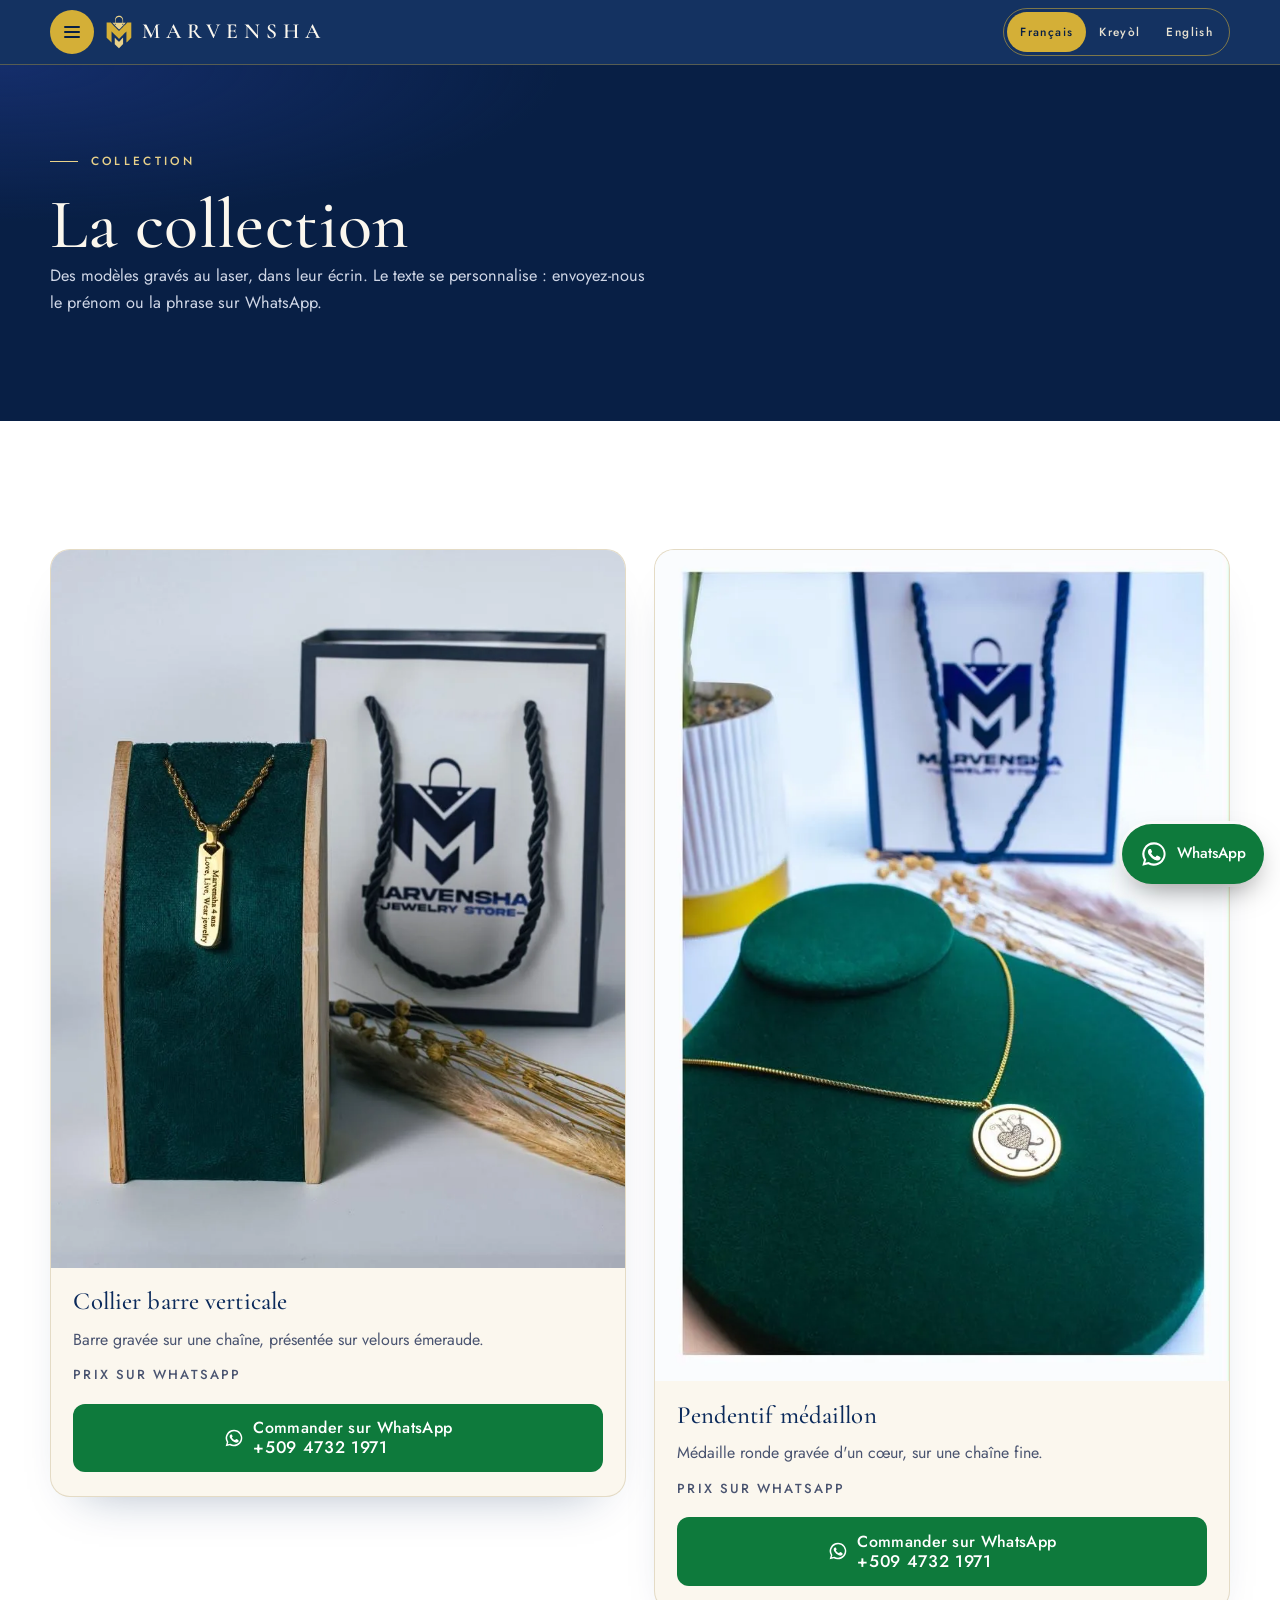
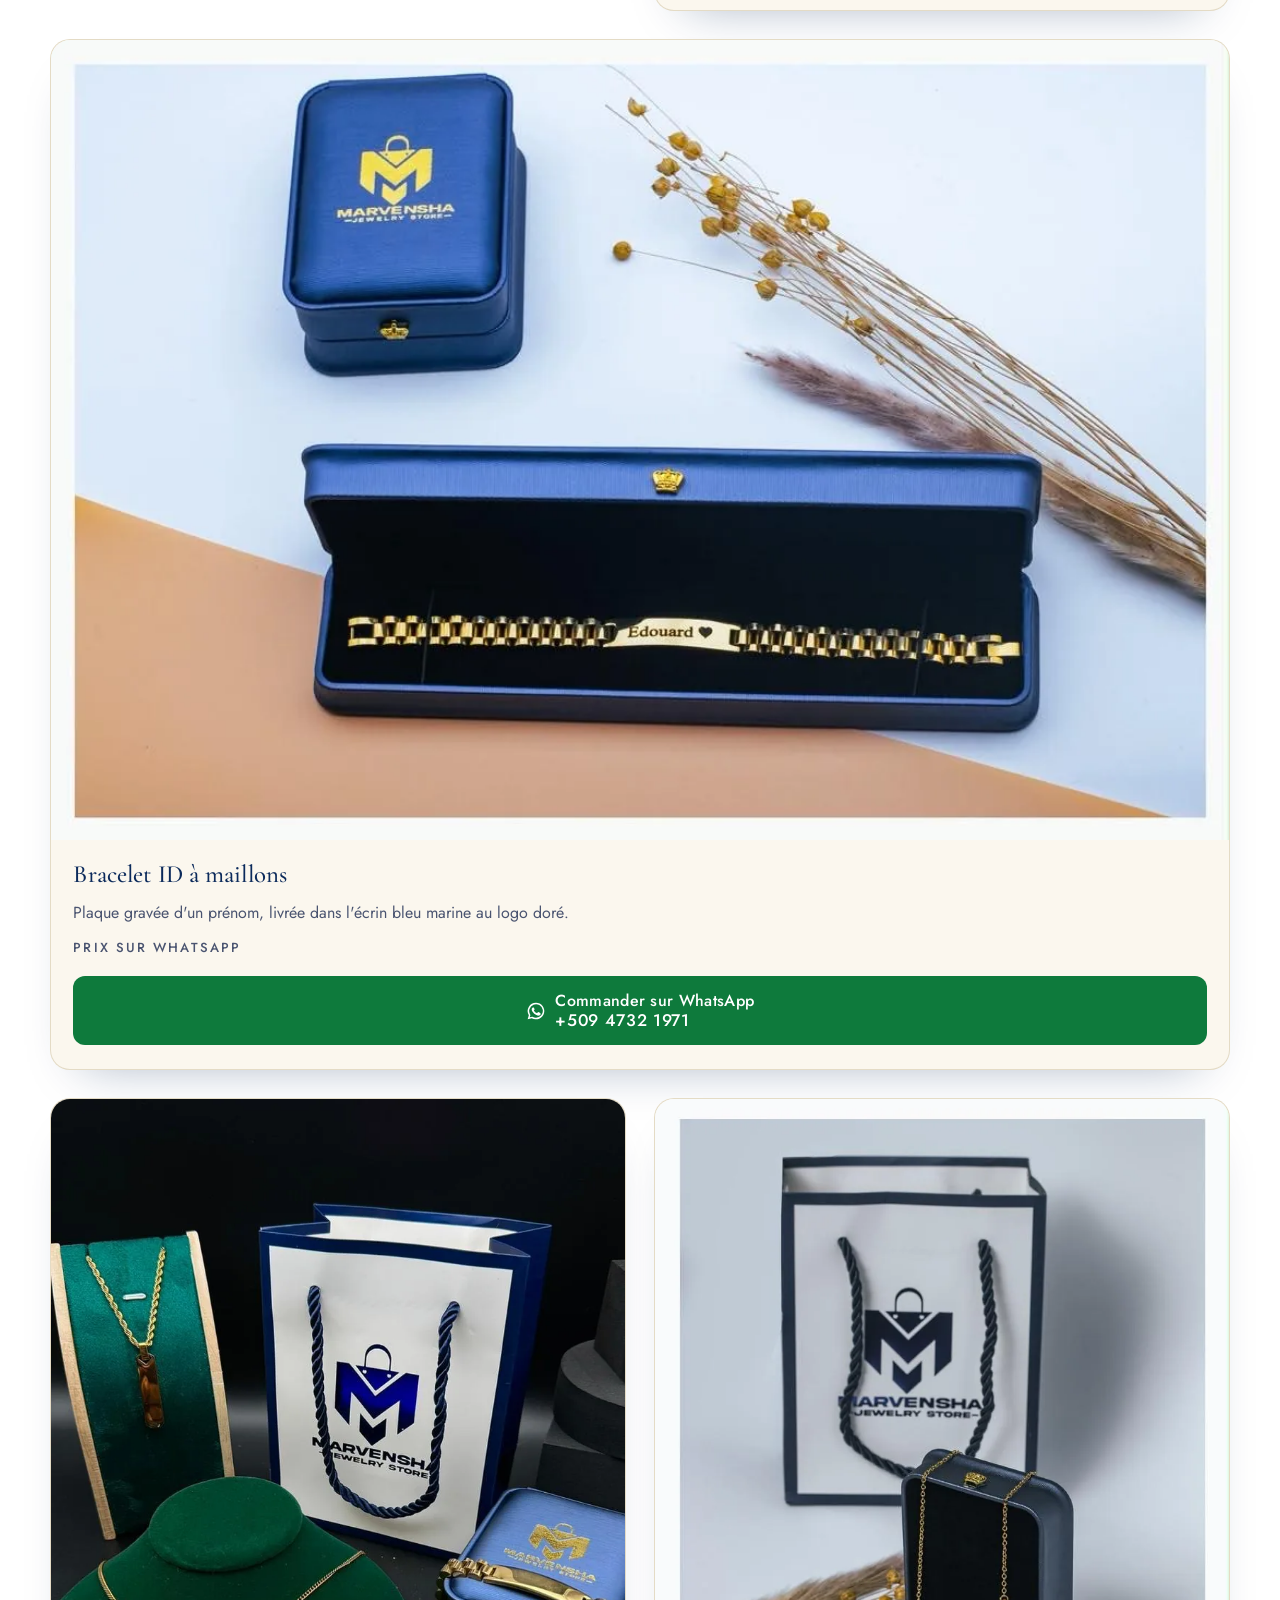
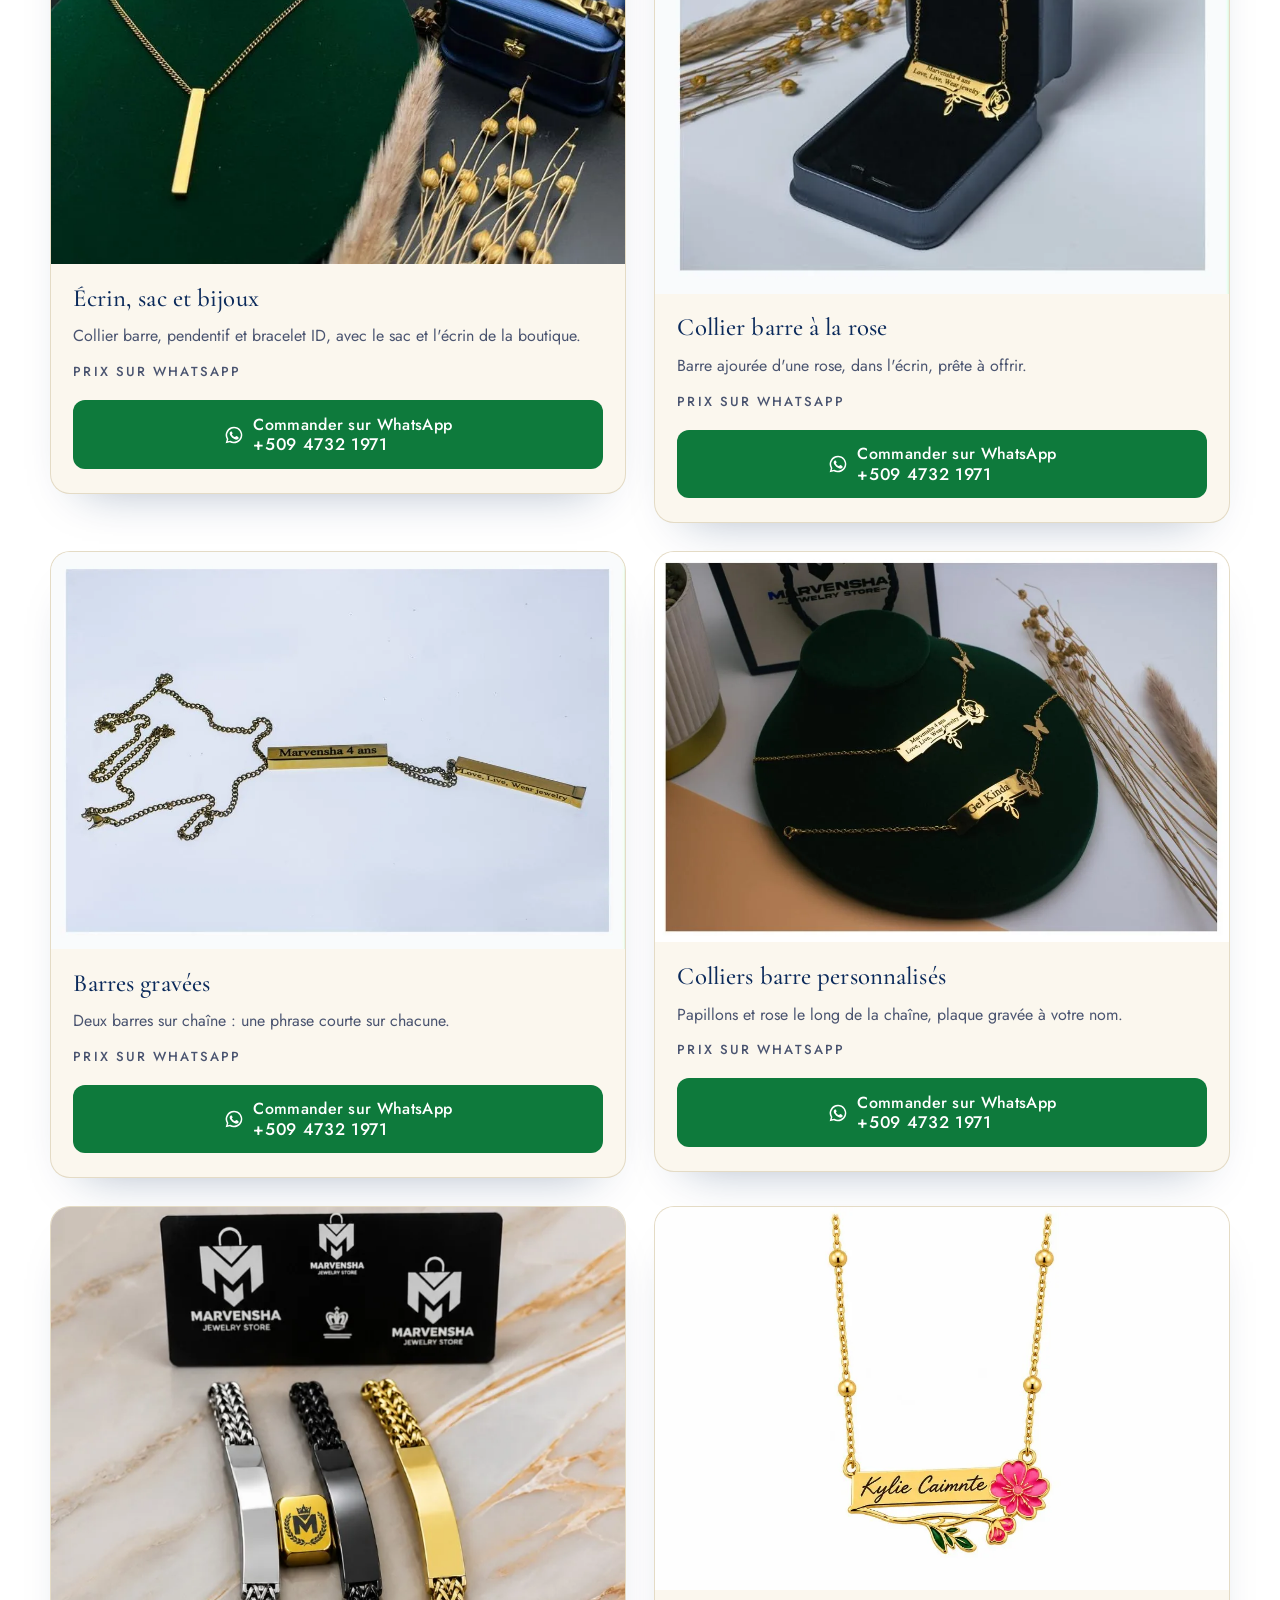
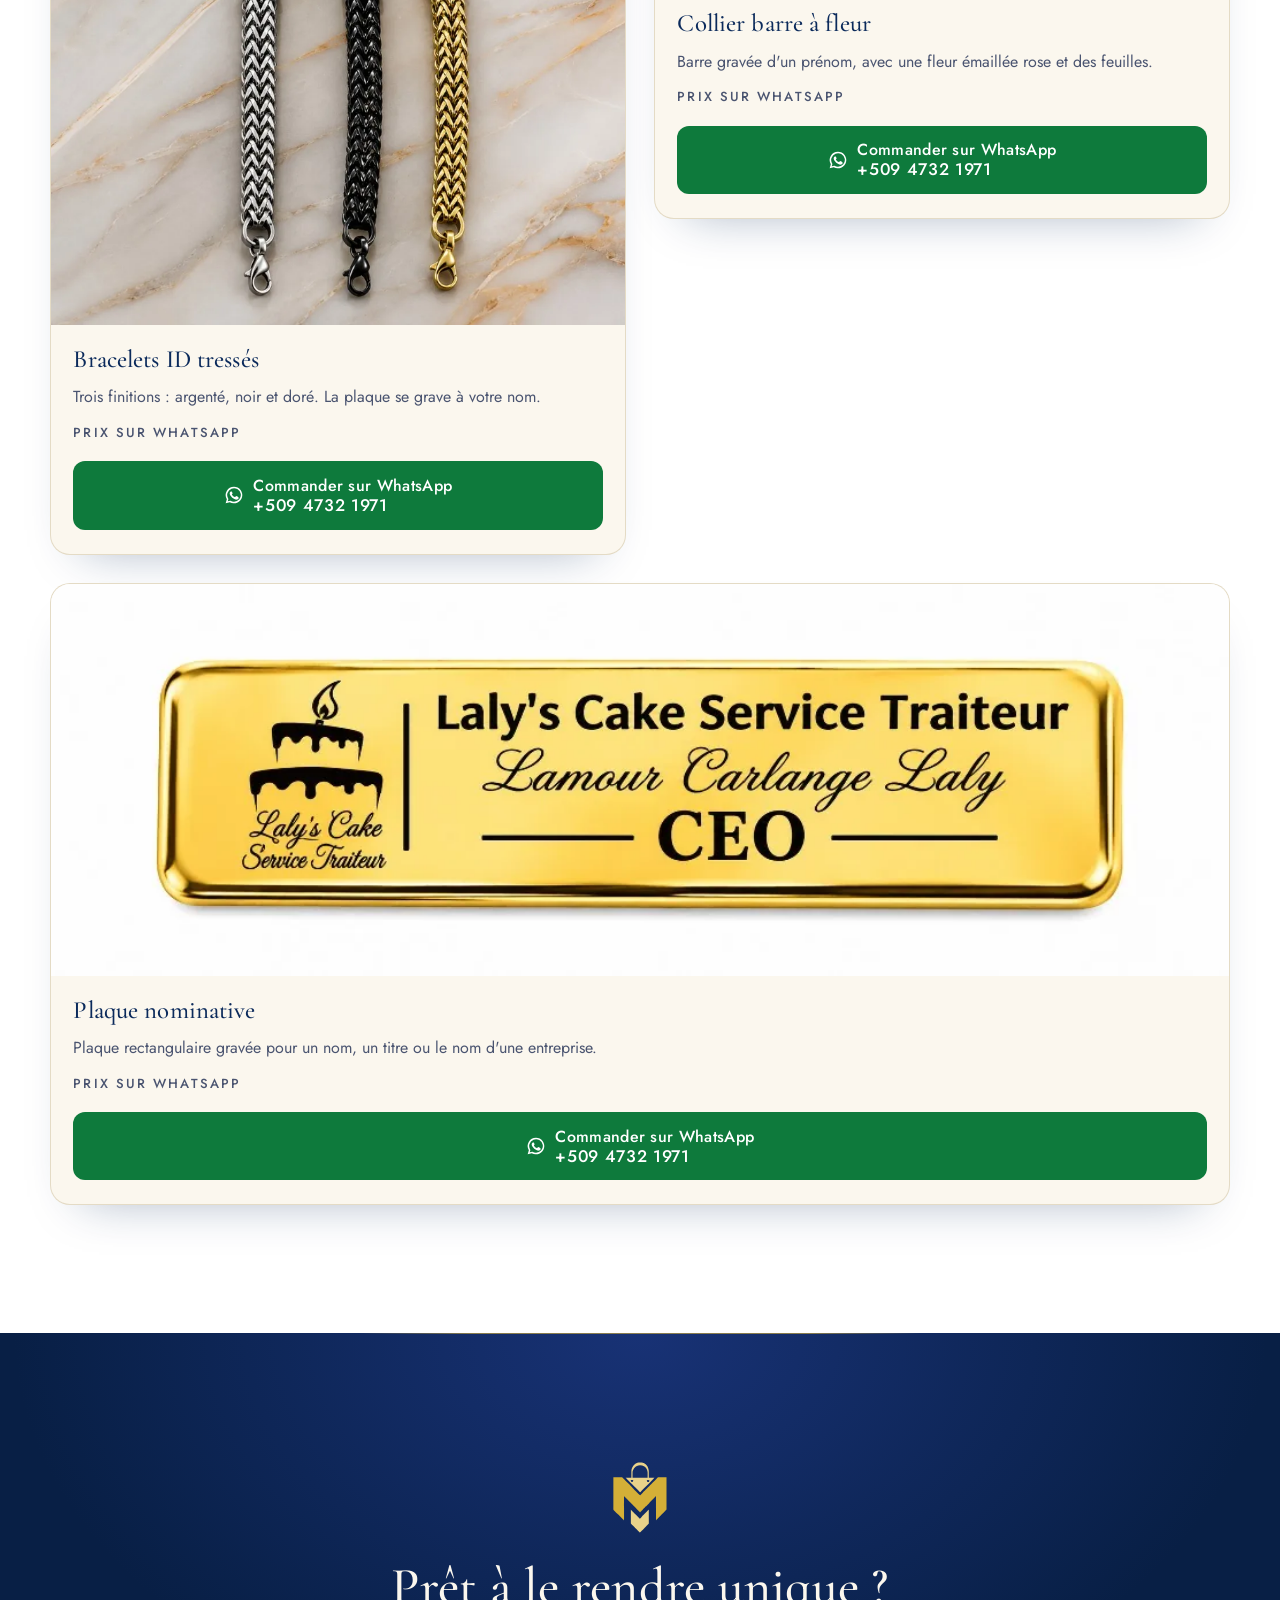
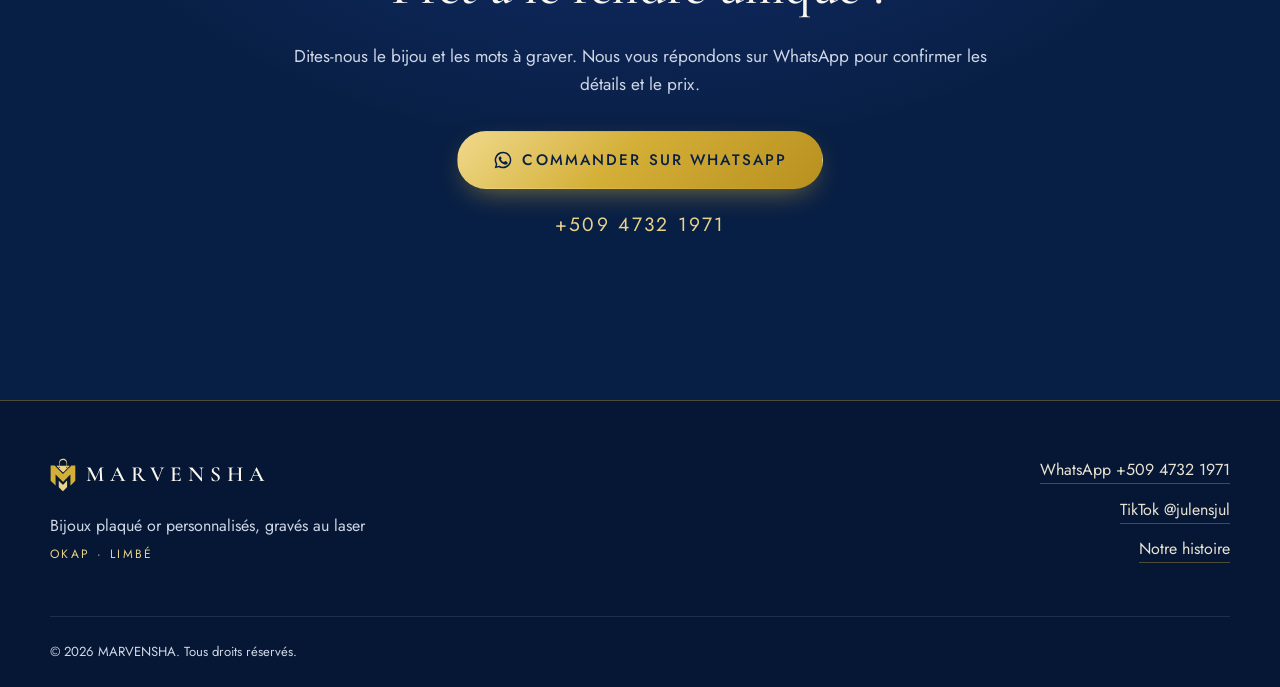
==== commit de335849: "Replace the header links with a left-side menu. A gold button opens a stack of pills on the left. Ea" ====
--- a/collection.html
+++ b/collection.html
@@ -34,20 +34,15 @@
 
 <header class="site-header">
   <div class="container header-inner">
-    <a class="brand" href="index.html">
-      <img class="brand-mark" src="media/brand/marvensha_mark_gold.svg" width="26" height="34" alt="">
-      <span class="brand-word" data-brand>MARVENSHA</span>
-    </a>
-    <nav class="main-nav" aria-label="Menu">
-      <ul class="nav-list">
-        <li><a href="collection.html" data-i18n="nav_collection" aria-current="page">Collection</a></li>
-        <li><a href="index.html#catalog" data-i18n="nav_catalog">Catalogue</a></li>
-        <li><a href="our-story.html" data-i18n="nav_story">Notre histoire</a></li>
-        <li><a href="index.html#videos" data-i18n="nav_videos">Vidéos</a></li>
-        <li><a href="index.html#engraving" data-i18n="nav_engraving">Gravure</a></li>
-        <li><a href="index.html#locations" data-i18n="nav_locations">Où nous trouver</a></li>
-      </ul>
-    </nav>
+    <div class="header-start">
+      <button type="button" class="menu-open" aria-expanded="false" aria-controls="site-menu" data-i18n-aria="menu_open" aria-label="Menu">
+        <span class="menu-glyph" aria-hidden="true"></span>
+      </button>
+      <a class="brand" href="index.html">
+        <img class="brand-mark" src="media/brand/marvensha_mark_gold.svg" width="26" height="34" alt="">
+        <span class="brand-word" data-brand>MARVENSHA</span>
+      </a>
+    </div>
     <div class="lang-switch" role="group" aria-label="Langue · Lang · Language">
       <button type="button" data-lang="fr" lang="fr" aria-pressed="true"><span class="lang-long">Français</span><span class="lang-short" aria-hidden="true">FR</span></button>
       <button type="button" data-lang="ht" lang="ht" aria-pressed="false"><span class="lang-long">Kreyòl</span><span class="lang-short" aria-hidden="true">KR</span></button>
@@ -55,6 +50,22 @@
     </div>
   </div>
 </header>
+
+<div id="site-menu" class="site-menu" hidden>
+  <div class="site-menu-panel">
+    <button type="button" class="menu-close" data-i18n-aria="menu_close" aria-label="Fermer"><span aria-hidden="true">×</span></button>
+    <nav aria-label="Menu">
+      <ul class="menu-pills">
+        <li><a href="index.html" data-i18n="nav_home">Accueil</a></li>
+        <li><a href="collection.html" data-i18n="nav_collection" aria-current="page">Collection</a></li>
+        <li><a href="our-story.html" data-i18n="nav_story">Notre histoire</a></li>
+        <li><a href="index.html#videos" data-i18n="nav_videos">Vidéos</a></li>
+        <li><a href="index.html#engraving" data-i18n="nav_engraving">Gravure</a></li>
+        <li><a href="index.html#locations" data-i18n="nav_locations">Où nous trouver</a></li>
+      </ul>
+    </nav>
+  </div>
+</div>
 
 <main id="main">
   <section class="page-hero" aria-labelledby="collection-page-title">
--- a/styles.css
+++ b/styles.css
@@ -42,12 +42,20 @@
 .brand{display:inline-flex;align-items:center;gap:.6rem;text-decoration:none;color:var(--gold)}
 .brand-mark{width:34px;height:34px;color:var(--gold)}
 .brand-word{font-family:var(--serif);font-size:1.35rem;letter-spacing:.28em;font-weight:600;color:var(--cream)}
-.main-nav{display:none}
-.nav-list{display:flex;gap:2rem;list-style:none;margin:0;padding:0}
-.nav-list a{text-decoration:none;font-size:.82rem;letter-spacing:.16em;text-transform:uppercase;color:#E8E2D2;position:relative;padding:.3rem 0}
-.nav-list a::after{content:"";position:absolute;left:0;right:0;bottom:0;height:1px;background:var(--gold);transform:scaleX(0);transition:transform .35s var(--ease)}
-.nav-list a:hover::after,.nav-list a:focus-visible::after{transform:scaleX(1)}
-@media (min-width:980px){.main-nav{display:block}}
+.header-start{display:flex;align-items:center;gap:.75rem;min-width:0}
+.menu-open{width:44px;height:44px;flex:none;border:0;border-radius:999px;background:var(--gold);color:var(--navy-900);cursor:pointer;display:grid;place-items:center}
+.menu-open:hover{transform:translateY(-1px)}
+.menu-glyph{width:16px;height:2px;border-radius:2px;background:var(--navy-900);box-shadow:0 -5px 0 var(--navy-900),0 5px 0 var(--navy-900)}
+.site-menu{position:fixed;inset:0;z-index:90;background:rgba(8,31,69,.35)}
+.site-menu[hidden]{display:none}
+body.menu-is-open{overflow:hidden}
+.site-menu-panel{position:absolute;left:max(1rem,env(safe-area-inset-left));top:7.75rem;display:flex;flex-direction:column;align-items:stretch;gap:.7rem;width:min(280px,calc(100vw - 2rem))}
+@media (min-width:561px){.site-menu-panel{top:4.75rem}}
+.menu-close{align-self:flex-end;width:48px;height:48px;border:0;border-radius:999px;background:var(--gold);color:var(--navy-900);font:500 1.7rem/1 var(--sans);cursor:pointer}
+.menu-pills{list-style:none;margin:0;padding:0;display:flex;flex-direction:column;gap:.65rem}
+.menu-pills a{display:flex;align-items:center;min-height:48px;padding:.7rem 1.15rem;background:#fff;color:var(--navy-900);text-decoration:none;border-radius:999px;font-weight:500;box-shadow:0 10px 24px -16px rgba(11,42,91,.8)}
+.menu-pills a:hover{background:var(--cream)}
+.menu-pills a[aria-current="page"]{box-shadow:inset 0 0 0 2px var(--gold),0 10px 24px -16px rgba(11,42,91,.8)}
 .lang-switch{display:inline-flex;border:1px solid rgba(212,175,55,.55);border-radius:999px;padding:3px}
 .lang-switch button{appearance:none;border:0;background:transparent;color:#E8E2D2;font:500 .74rem/1 var(--sans);letter-spacing:.12em;padding:.55rem .7rem;border-radius:999px;cursor:pointer;min-width:40px;min-height:34px}
 .lang-switch button[aria-pressed="true"]{background:var(--gold);color:var(--navy-900)}
@@ -330,8 +338,6 @@
 .cat-body h3{margin:0;font-size:1.55rem;color:var(--navy-800)}
 .cat-body p{margin:0;color:var(--ink-soft)}
 .cat-body .btn-wa{margin-top:.4rem}
-@media (min-width:980px){.nav-list{gap:.85rem}.nav-list a{letter-spacing:.08em;font-size:.74rem}}
-@media (min-width:1180px){.nav-list{gap:1.35rem}.nav-list a{letter-spacing:.12em;font-size:.82rem}}
 /* Video play/pause icon swap */
 .video-play .i-pause{display:none}
 .video-card.is-playing .video-play .i-play{display:none}
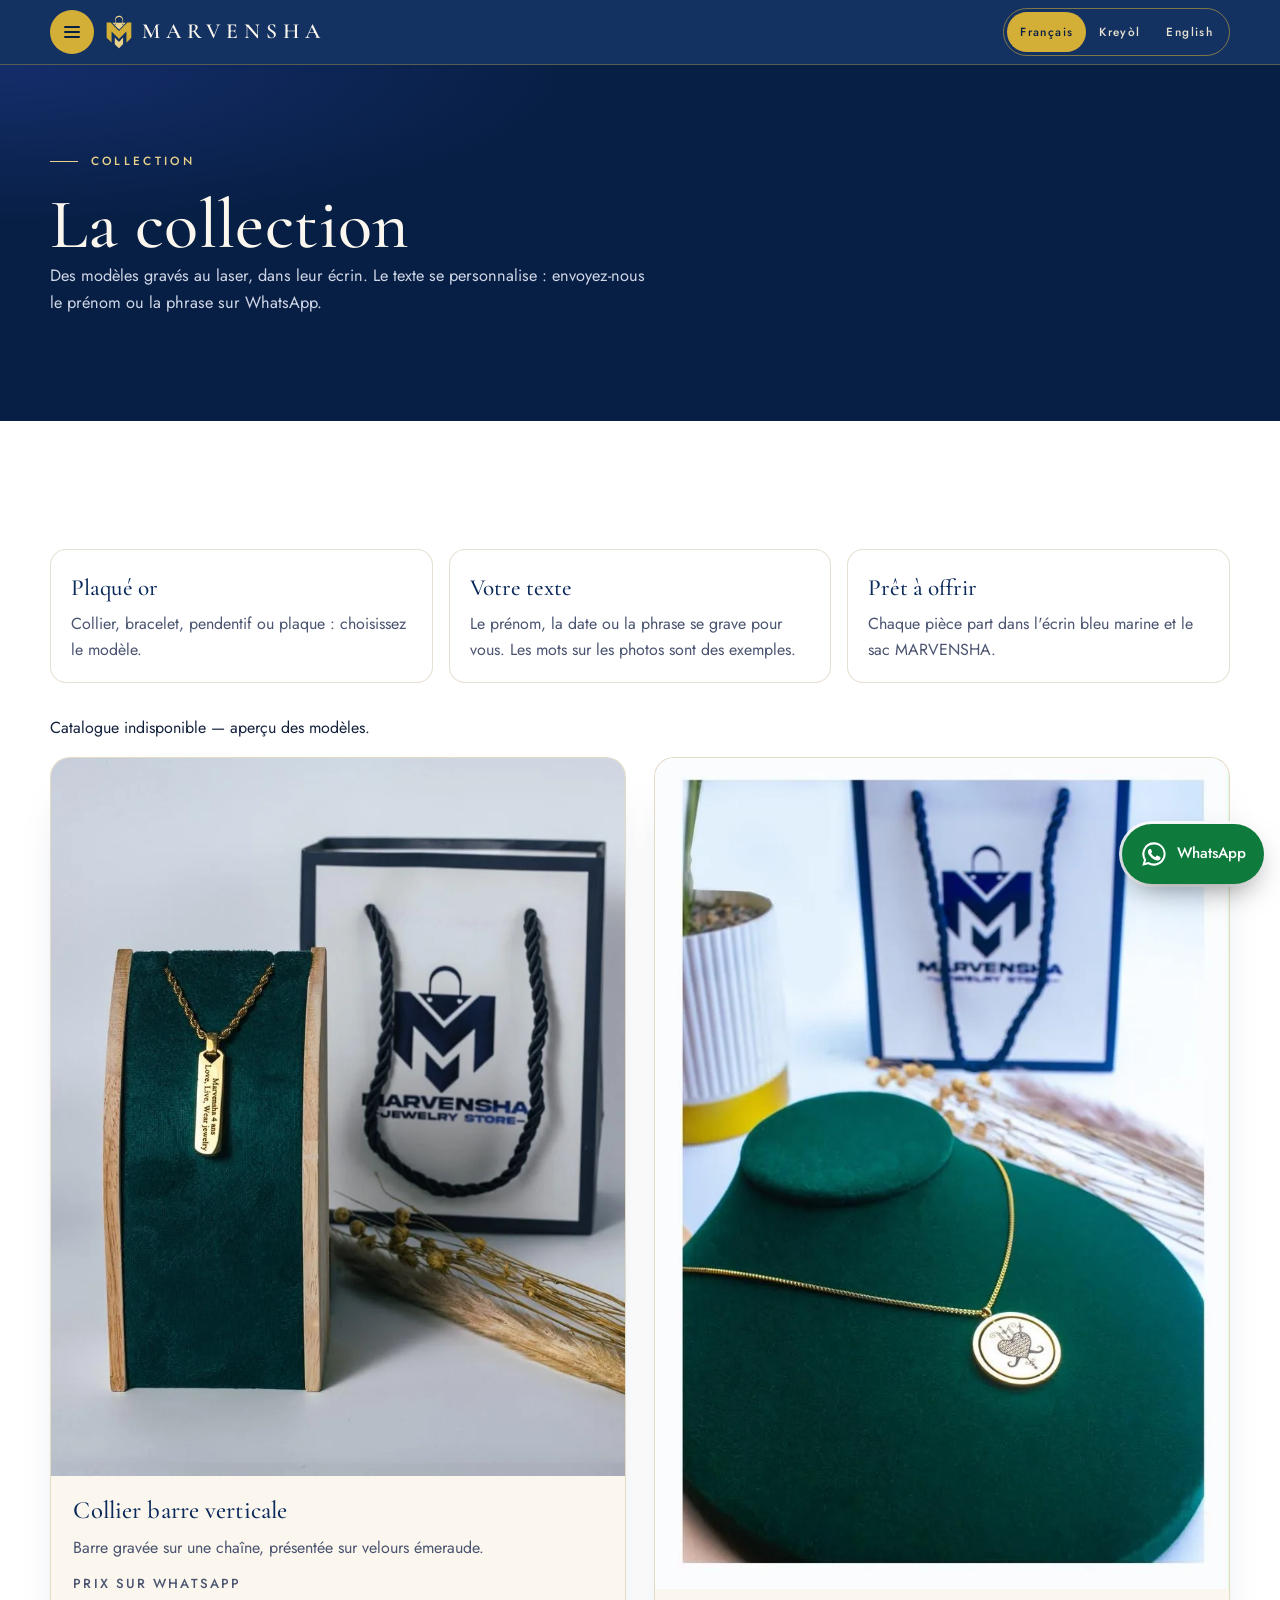
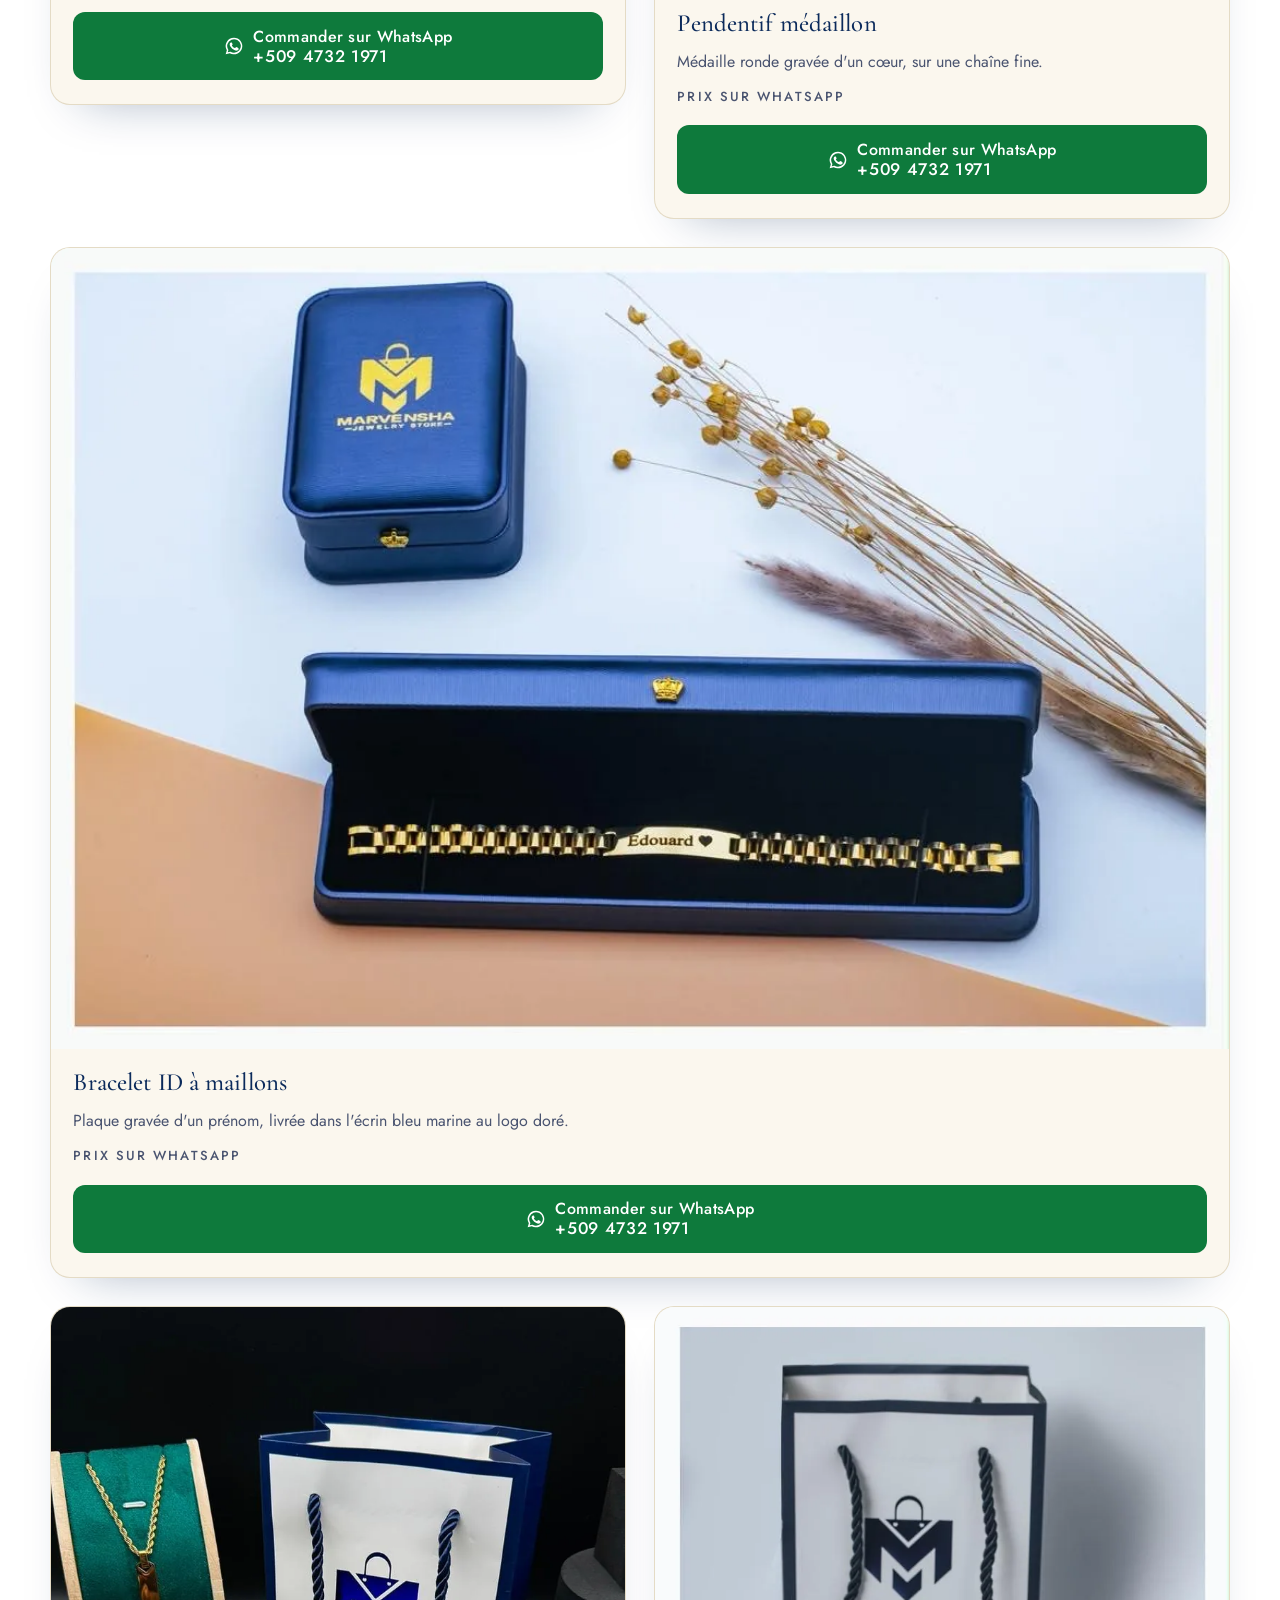
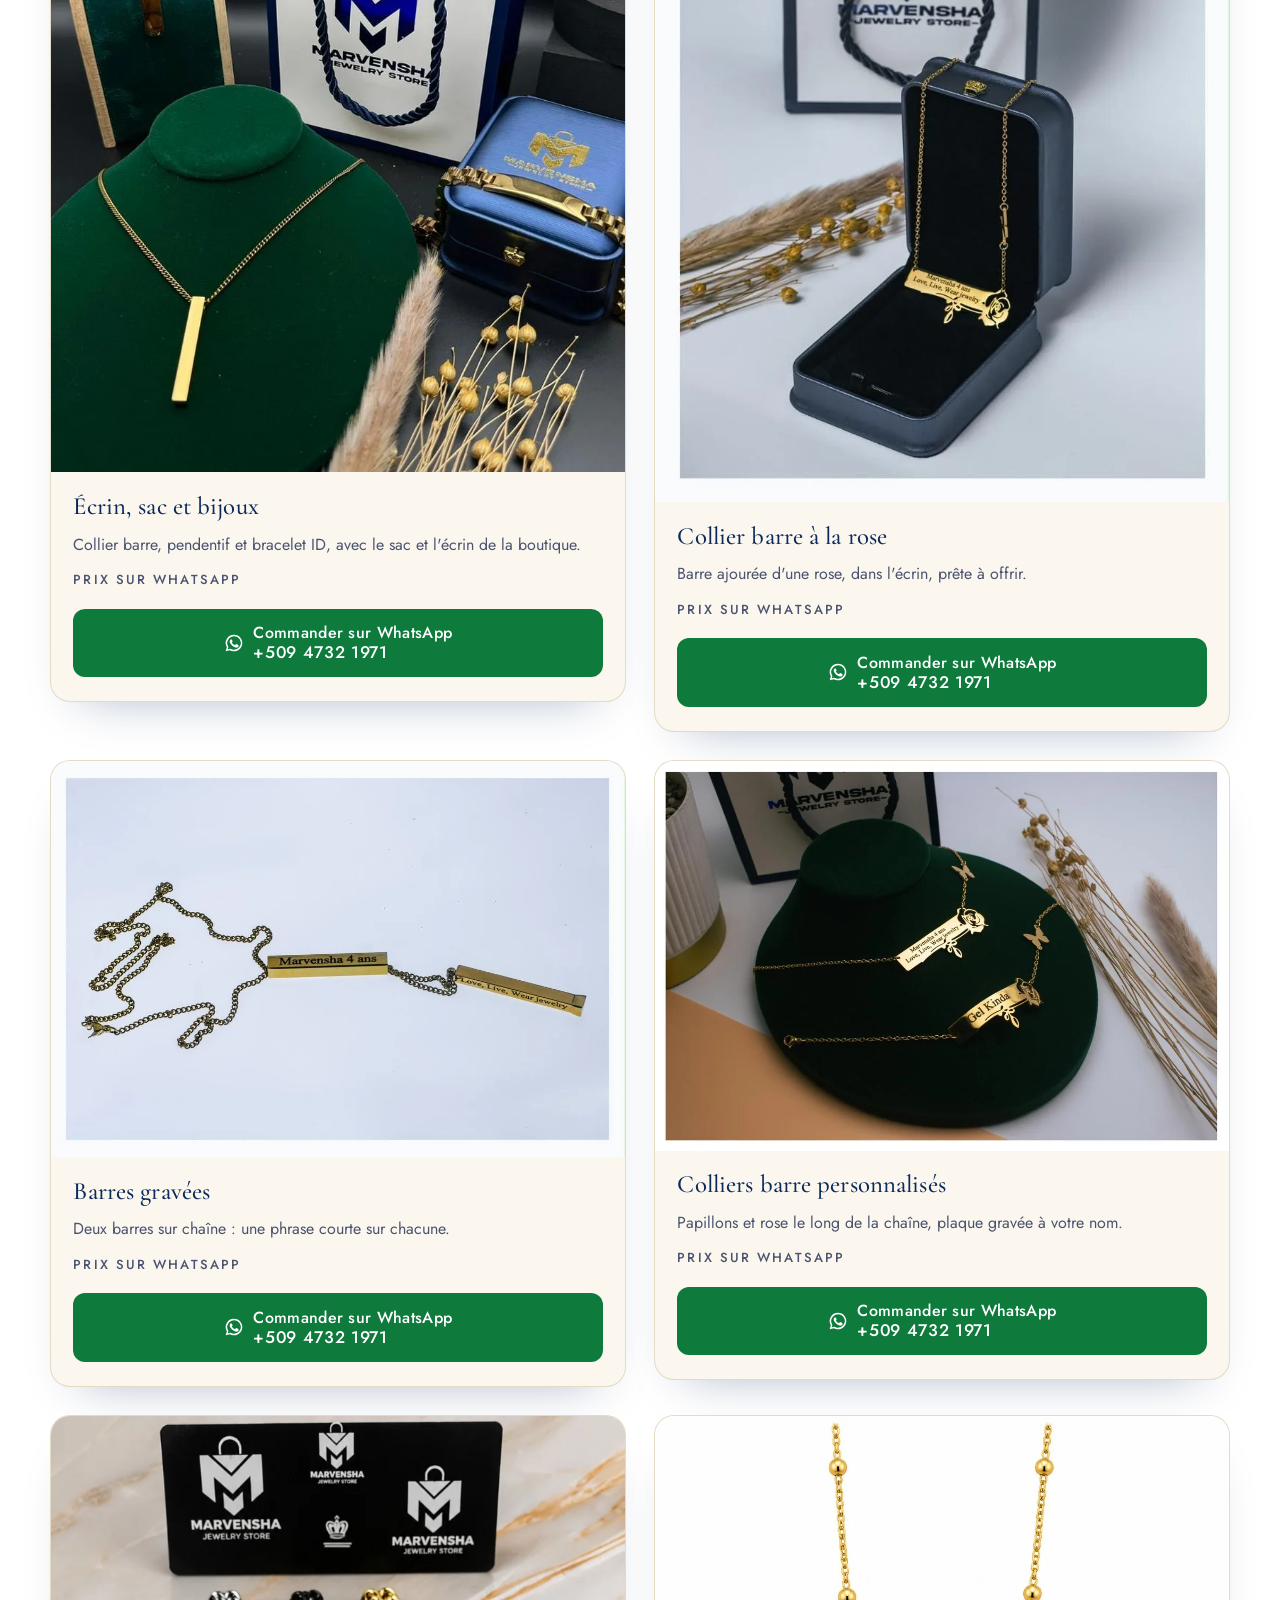
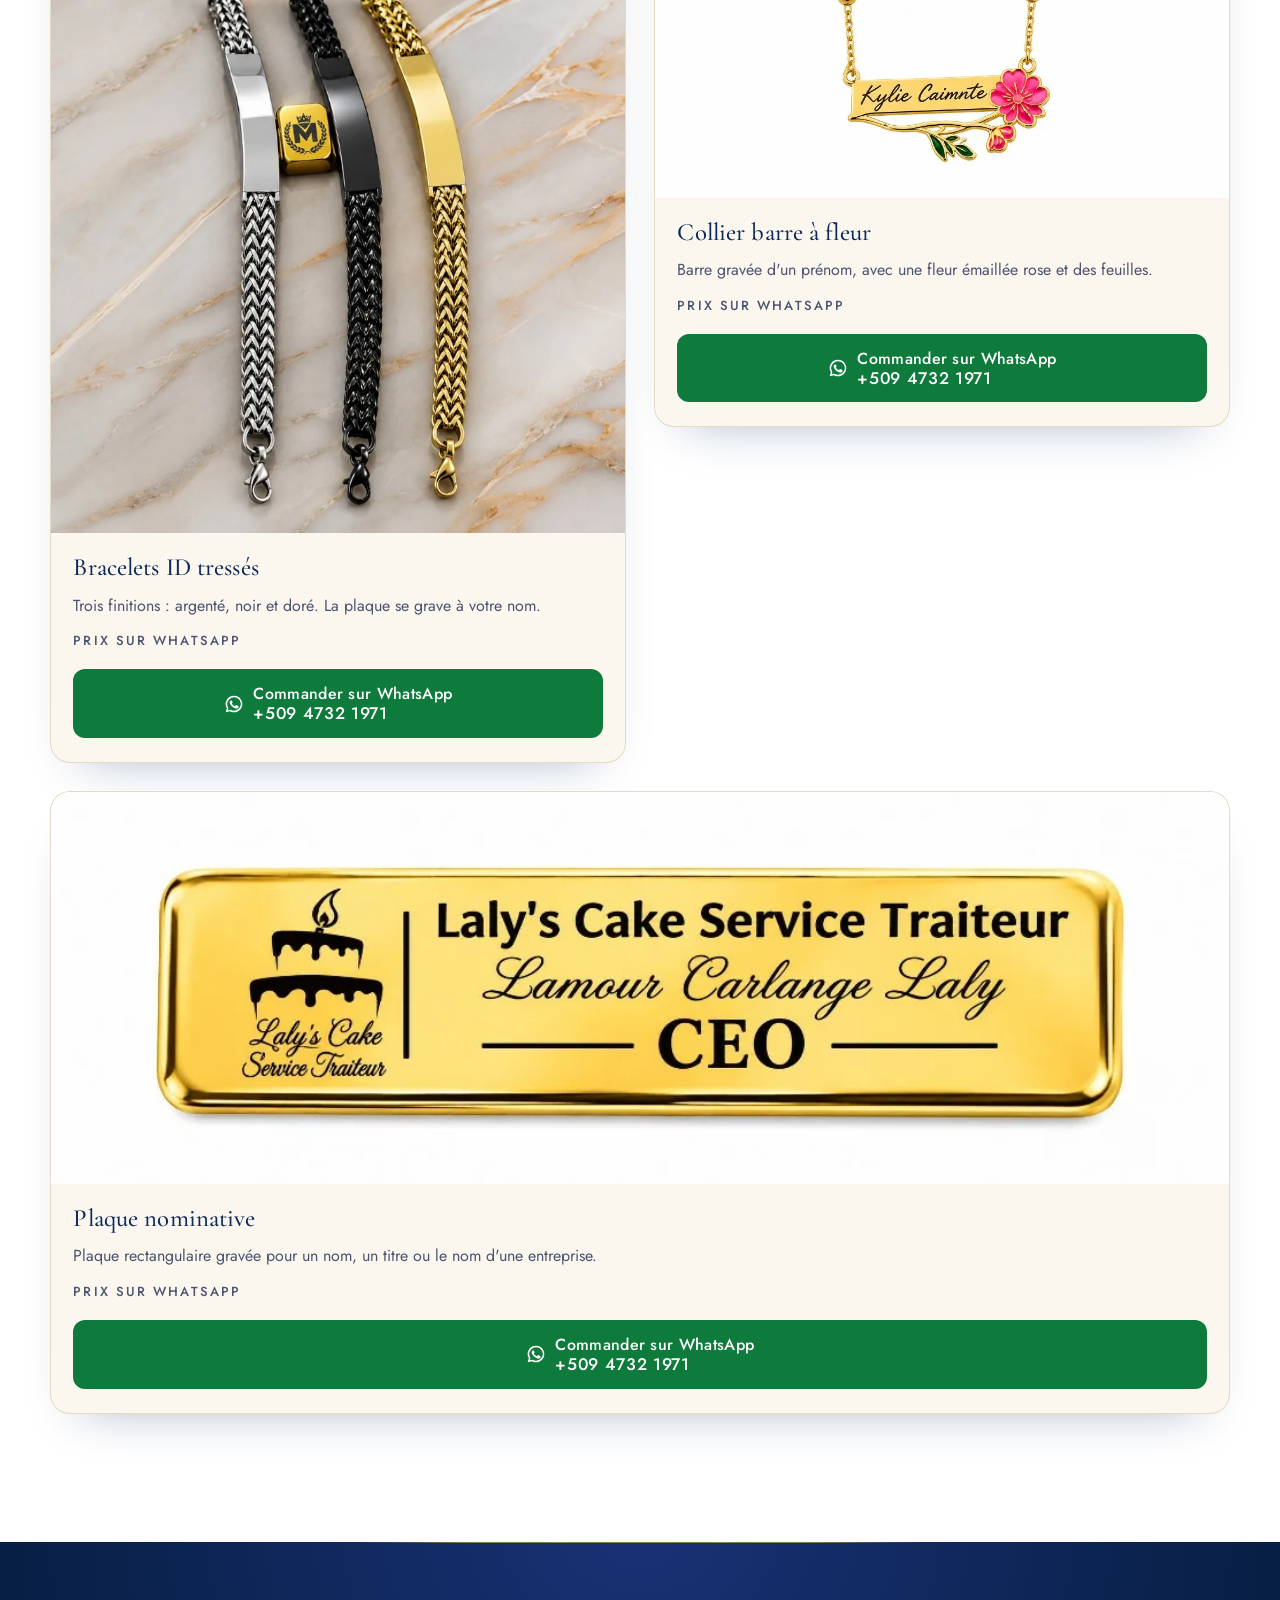
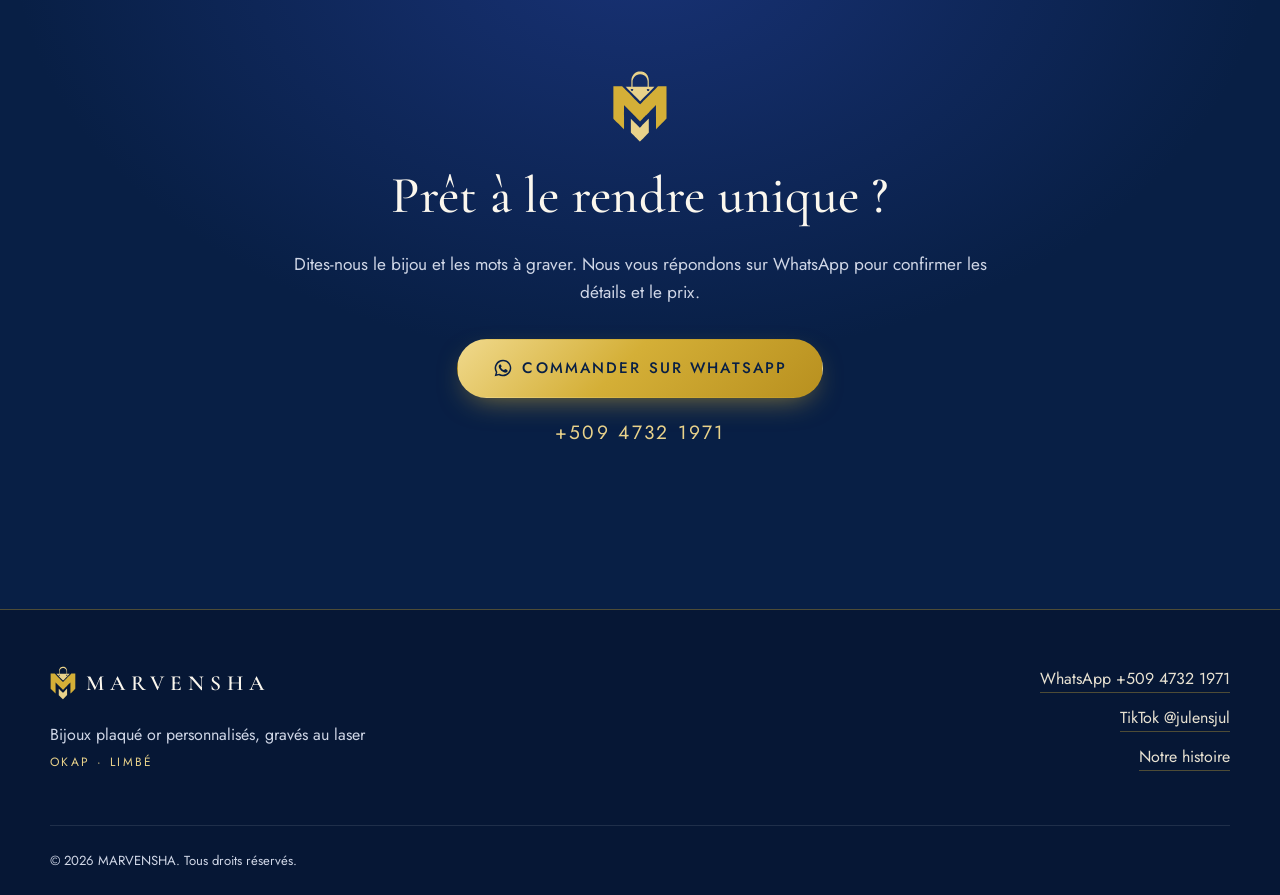
==== commit d3c81d46: "Make the collection page a shop, not a photo list. Drop the unfinished name and hours labels, explai" ====
--- a/collection.html
+++ b/collection.html
@@ -78,6 +78,11 @@
 
   <section class="section catalog" id="catalog" aria-labelledby="collection-page-title">
     <div class="container">
+      <ul class="collect-points">
+        <li><strong data-i18n="col_k1">Plaqué or</strong><span data-i18n="col_v1">Collier, bracelet, pendentif ou plaque : choisissez le modèle.</span></li>
+        <li><strong data-i18n="col_k2">Votre texte</strong><span data-i18n="col_v2">Le prénom, la date ou la phrase se grave pour vous. Les mots sur les photos sont des exemples.</span></li>
+        <li><strong data-i18n="col_k3">Prêt à offrir</strong><span data-i18n="col_v3">Chaque pièce part dans l'écrin bleu marine et le sac MARVENSHA.</span></li>
+      </ul>
       <ul class="catalog-grid" id="catalog-grid"></ul>
     </div>
   </section>
--- a/styles.css
+++ b/styles.css
@@ -326,6 +326,11 @@
 .sc-price{margin:0;font-size:.82rem;letter-spacing:.16em;text-transform:uppercase;color:var(--gold-ink);font-weight:500}
 .sc-body .btn-wa{margin-top:auto}
 /* Catalog — photos keep their own frame so an engraving is not cropped away. */
+.collect-points{list-style:none;margin:0 0 2rem;padding:0;display:grid;gap:1rem}
+.collect-points li{background:#fff;border:1px solid rgba(122,90,16,.18);border-radius:16px;padding:1.15rem 1.25rem}
+.collect-points strong{display:block;font-family:var(--serif);font-weight:500;font-size:1.45rem;color:var(--navy-800);margin-bottom:.25rem}
+.collect-points span{color:var(--ink-soft)}
+@media (min-width:800px){.collect-points{grid-template-columns:repeat(3,1fr)}}
 .catalog{background:#fff}
 .catalog-grid{list-style:none;margin:0;padding:0;display:grid;gap:1.5rem;align-items:start}
 @media (min-width:760px){.catalog-grid{grid-template-columns:1fr 1fr;gap:1.75rem}}
@@ -450,3 +455,8 @@
 .brand-mark{width:auto;height:34px;display:block}
 .cta-mark{display:block;width:auto;height:73px}
 @media (max-width:560px){.brand-mark{height:28px}}
+
+/* Dynamic catalog accessibility */
+.catalog-status:not(:empty) { margin: 0 0 1rem; }
+.catalog-more { display: block; margin: 2rem auto 0; }
+.catalog-more[hidden] { display: none; }
